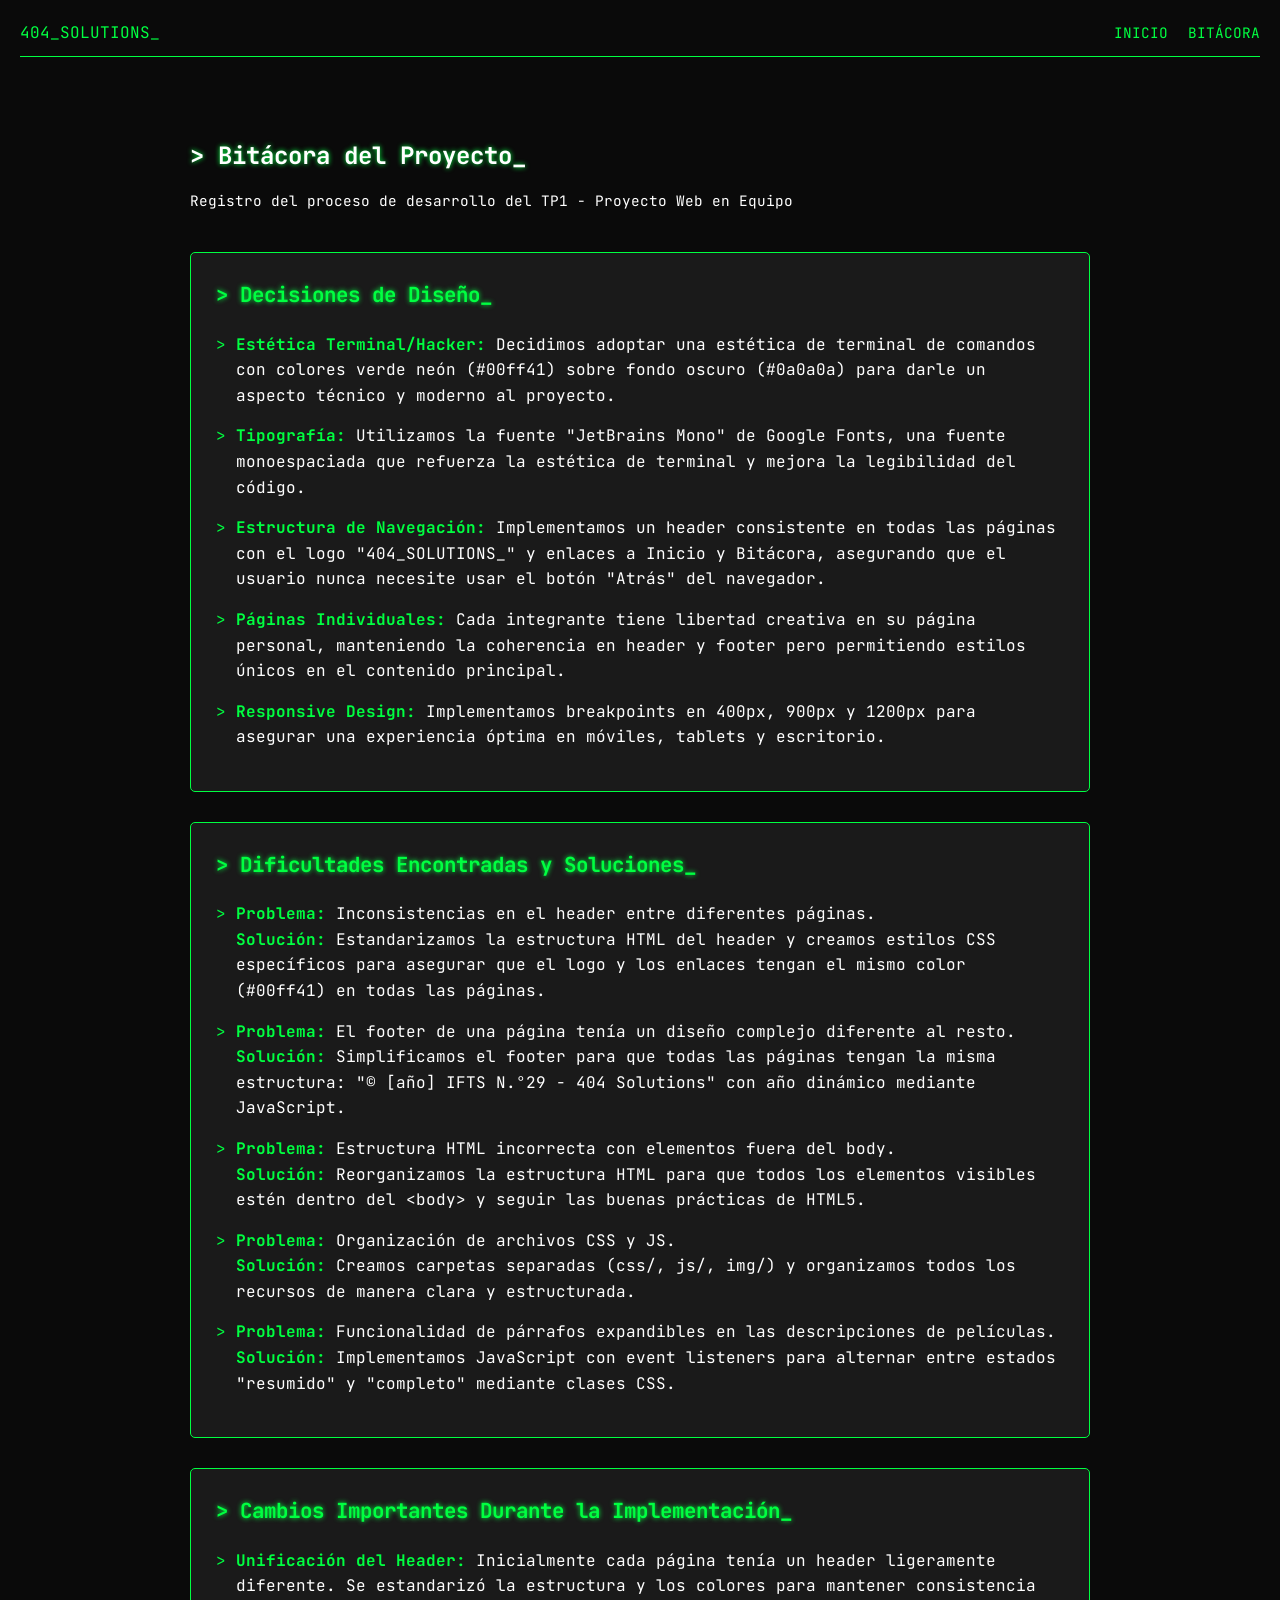
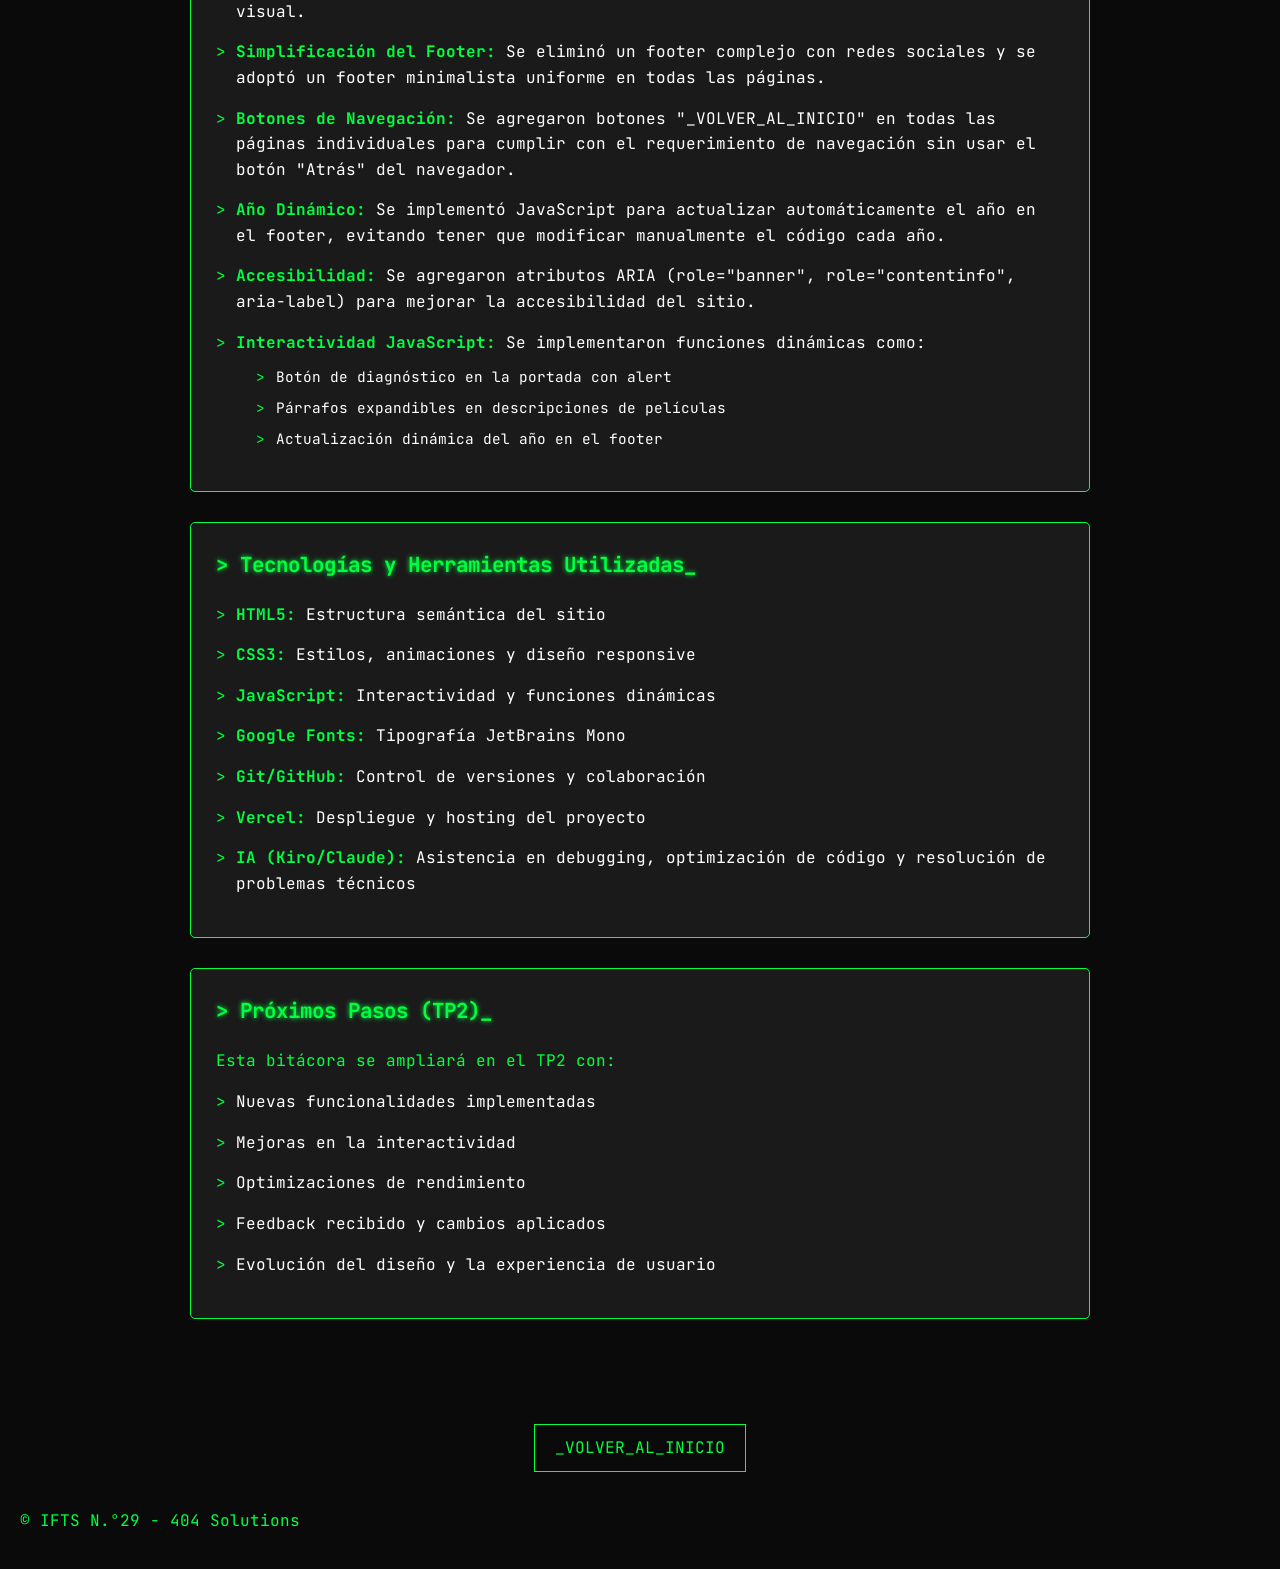
==== bitacora.html @ 2956a2a1 "Subo el proyecto" ====
<!DOCTYPE html>
<html lang="es">

<head>
    <meta charset="UTF-8">
    <meta name="viewport" content="width=device-width, initial-scale=1.0">
    <title>Bitácora - 404 Solutions</title>
    <link rel="stylesheet" href="css/styles.css">
    <link href="https://fonts.googleapis.com/css2?family=JetBrains+Mono:wght@400;700&display=swap" rel="stylesheet">
    <link rel="icon" href="img/logo404solution.ico" type="image/x-icon" />
</head>

<body class="terminal-theme">
    <header>
        <nav class="nav-container">
            <div class="logo">404_SOLUTIONS_</div>
            <ul class="nav-links">
                <li><a href="index.html">Inicio</a></li>
                <li><a href="bitacora.html" class="active">Bitácora</a></li>
            </ul>
        </nav>
    </header>

    <main>
        <section id="bitacora">
            <h1>&gt; Bitácora del Proyecto_</h1>
            <p>Registro del proceso de desarrollo del TP1 - Proyecto Web en Equipo</p>

            <article class="bitacora-entry">
                <h2>&gt; Decisiones de Diseño_</h2>
                <ul>
                    <li><strong>Estética Terminal/Hacker:</strong> Decidimos adoptar una estética de terminal de comandos con colores verde neón (#00ff41) sobre fondo oscuro (#0a0a0a) para darle un aspecto técnico y moderno al proyecto.</li>
                    
                    <li><strong>Tipografía:</strong> Utilizamos la fuente "JetBrains Mono" de Google Fonts, una fuente monoespaciada que refuerza la estética de terminal y mejora la legibilidad del código.</li>
                    
                    <li><strong>Estructura de Navegación:</strong> Implementamos un header consistente en todas las páginas con el logo "404_SOLUTIONS_" y enlaces a Inicio y Bitácora, asegurando que el usuario nunca necesite usar el botón "Atrás" del navegador.</li>
                    
                    <li><strong>Páginas Individuales:</strong> Cada integrante tiene libertad creativa en su página personal, manteniendo la coherencia en header y footer pero permitiendo estilos únicos en el contenido principal.</li>
                    
                    <li><strong>Responsive Design:</strong> Implementamos breakpoints en 400px, 900px y 1200px para asegurar una experiencia óptima en móviles, tablets y escritorio.</li>
                </ul>
            </article>

            <article class="bitacora-entry">
                <h2>&gt; Dificultades Encontradas y Soluciones_</h2>
                <ul>
                    <li><strong>Problema:</strong> Inconsistencias en el header entre diferentes páginas.
                        <br><strong>Solución:</strong> Estandarizamos la estructura HTML del header y creamos estilos CSS específicos para asegurar que el logo y los enlaces tengan el mismo color (#00ff41) en todas las páginas.</li>
                    
                    <li><strong>Problema:</strong> El footer de una página tenía un diseño complejo diferente al resto.
                        <br><strong>Solución:</strong> Simplificamos el footer para que todas las páginas tengan la misma estructura: "&copy; [año] IFTS N.°29 - 404 Solutions" con año dinámico mediante JavaScript.</li>
                    
                    <li><strong>Problema:</strong> Estructura HTML incorrecta con elementos fuera del body.
                        <br><strong>Solución:</strong> Reorganizamos la estructura HTML para que todos los elementos visibles estén dentro del &lt;body&gt; y seguir las buenas prácticas de HTML5.</li>
                    
                    <li><strong>Problema:</strong> Organización de archivos CSS y JS.
                        <br><strong>Solución:</strong> Creamos carpetas separadas (css/, js/, img/) y organizamos todos los recursos de manera clara y estructurada.</li>
                    
                    <li><strong>Problema:</strong> Funcionalidad de párrafos expandibles en las descripciones de películas.
                        <br><strong>Solución:</strong> Implementamos JavaScript con event listeners para alternar entre estados "resumido" y "completo" mediante clases CSS.</li>
                </ul>
            </article>

            <article class="bitacora-entry">
                <h2>&gt; Cambios Importantes Durante la Implementación_</h2>
                <ul>
                    <li><strong>Unificación del Header:</strong> Inicialmente cada página tenía un header ligeramente diferente. Se estandarizó la estructura y los colores para mantener consistencia visual.</li>
                    
                    <li><strong>Simplificación del Footer:</strong> Se eliminó un footer complejo con redes sociales y se adoptó un footer minimalista uniforme en todas las páginas.</li>
                    
                    <li><strong>Botones de Navegación:</strong> Se agregaron botones "_VOLVER_AL_INICIO" en todas las páginas individuales para cumplir con el requerimiento de navegación sin usar el botón "Atrás" del navegador.</li>
                    
                    <li><strong>Año Dinámico:</strong> Se implementó JavaScript para actualizar automáticamente el año en el footer, evitando tener que modificar manualmente el código cada año.</li>
                    
                    <li><strong>Accesibilidad:</strong> Se agregaron atributos ARIA (role="banner", role="contentinfo", aria-label) para mejorar la accesibilidad del sitio.</li>
                    
                    <li><strong>Interactividad JavaScript:</strong> Se implementaron funciones dinámicas como:
                        <ul>
                            <li>Botón de diagnóstico en la portada con alert</li>
                            <li>Párrafos expandibles en descripciones de películas</li>
                            <li>Actualización dinámica del año en el footer</li>
                        </ul>
                    </li>
                </ul>
            </article>

            <article class="bitacora-entry">
                <h2>&gt; Tecnologías y Herramientas Utilizadas_</h2>
                <ul>
                    <li><strong>HTML5:</strong> Estructura semántica del sitio</li>
                    <li><strong>CSS3:</strong> Estilos, animaciones y diseño responsive</li>
                    <li><strong>JavaScript:</strong> Interactividad y funciones dinámicas</li>
                    <li><strong>Google Fonts:</strong> Tipografía JetBrains Mono</li>
                    <li><strong>Git/GitHub:</strong> Control de versiones y colaboración</li>
                    <li><strong>Vercel:</strong> Despliegue y hosting del proyecto</li>
                    <li><strong>IA (Kiro/Claude):</strong> Asistencia en debugging, optimización de código y resolución de problemas técnicos</li>
                </ul>
            </article>

            <article class="bitacora-entry">
                <h2>&gt; Próximos Pasos (TP2)_</h2>
                <p>Esta bitácora se ampliará en el TP2 con:</p>
                <ul>
                    <li>Nuevas funcionalidades implementadas</li>
                    <li>Mejoras en la interactividad</li>
                    <li>Optimizaciones de rendimiento</li>
                    <li>Feedback recibido y cambios aplicados</li>
                    <li>Evolución del diseño y la experiencia de usuario</li>
                </ul>
            </article>
        </section>

        <div class="back-navigation">
            <a href="index.html" class="nav-button">_VOLVER_AL_INICIO</a>
        </div>
    </main>

    <footer role="contentinfo">
        <p>&copy; <span id="year"></span> IFTS N.°29 - 404 Solutions</p>
    </footer>

    <script src="js/main.js"></script>
</body>

</html>
---- css/styles.css ----
/* Importación de Google Fonts [cite: 60, 95] */
@import url('https://fonts.googleapis.com/css2?family=JetBrains+Mono:wght@400;700&display=swap');

:root {
    --bg-color: #0a0a0a;
    --terminal-green: #00ff41;
    --dark-green: #003b00;
    --text-accent: #ffffff;
    --link-color: #008f11;
    --surface-color: #333
}

body {
    background-color: var(--bg-color);
    color: var(--terminal-green);
    font-family: 'JetBrains Mono', monospace;
    line-height: 1.6;
    margin: 0;
    padding: 20px;
}

/* Navegación  */
.nav-container {
    display: flex;
    justify-content: space-between;
    align-items: center;
    border-bottom: 1px solid var(--terminal-green);
    padding-bottom: 10px;
    margin-bottom: 40px;
}

.nav-links {
    list-style: none;
    display: flex;
    gap: 20px;
    margin: 0;
}

.nav-links a {
    color: var(--terminal-green);
    text-decoration: none;
    text-transform: uppercase;
    font-size: 0.9rem;
}

.nav-links a:hover {
    background: var(--terminal-green);
    color: var(--bg-color);
}

/* Secciones */
h1, h2 {
    color: var(--text-accent);
    text-shadow: 0 0 5px var(--terminal-green);
}

/* Hero Section Mejorado */
#hero {
    padding: 60px 20px;
    text-align: center;
    position: relative;
    overflow: hidden;
}

#hero::before {
    content: '';
    position: absolute;
    top: 0;
    left: 0;
    right: 0;
    bottom: 0;
    background: repeating-linear-gradient(
        0deg,
        transparent,
        transparent 2px,
        rgba(0, 255, 65, 0.03) 2px,
        rgba(0, 255, 65, 0.03) 4px
    );
    pointer-events: none;
    animation: scanlines 8s linear infinite;
}

@keyframes scanlines {
    0% { transform: translateY(0); }
    100% { transform: translateY(20px); }
}

.hero-content {
    position: relative;
    z-index: 1;
    max-width: 800px;
    margin: 0 auto;
}

.terminal-prompt {
    font-size: 0.9rem;
    margin-bottom: 20px;
    opacity: 0;
    animation: fadeIn 0.5s ease forwards;
}

.prompt-symbol {
    color: var(--terminal-green);
    margin-right: 5px;
}

.prompt-text {
    color: var(--text-accent);
}

@keyframes fadeIn {
    to { opacity: 1; }
}

.glitch-text {
    font-size: clamp(2rem, 5vw, 3.5rem);
    margin: 20px 0;
    position: relative;
    animation: glitch 3s infinite;
}

@keyframes glitch {
    0%, 90%, 100% { transform: translate(0); }
    92% { transform: translate(-2px, 2px); }
    94% { transform: translate(2px, -2px); }
    96% { transform: translate(-2px, -2px); }
}

.hero-description {
    font-size: 1.1rem;
    color: var(--text-accent);
    margin: 30px 0;
    line-height: 1.8;
}

.hero-stats {
    display: flex;
    justify-content: center;
    gap: 40px;
    margin: 40px 0;
    flex-wrap: wrap;
}

.stat-item {
    display: flex;
    flex-direction: column;
    align-items: center;
    padding: 20px;
    border: 1px solid var(--terminal-green);
    background: rgba(0, 255, 65, 0.05);
    min-width: 120px;
    transition: all 0.3s ease;
}

.stat-item:hover {
    background: rgba(0, 255, 65, 0.1);
    box-shadow: 0 0 20px rgba(0, 255, 65, 0.3);
    transform: translateY(-5px);
}

.stat-number {
    font-size: 2rem;
    font-weight: bold;
    color: var(--terminal-green);
    text-shadow: 0 0 10px var(--terminal-green);
}

.stat-label {
    font-size: 0.8rem;
    color: var(--text-accent);
    margin-top: 5px;
}

.pulse-button {
    animation: pulse 2s infinite;
    position: relative;
    overflow: hidden;
}

@keyframes pulse {
    0%, 100% { box-shadow: 0 0 0 0 rgba(0, 255, 65, 0.7); }
    50% { box-shadow: 0 0 0 10px rgba(0, 255, 65, 0); }
}

.button-icon {
    margin-right: 8px;
}

.hero-decoration {
    margin-top: 40px;
    padding: 20px;
    border: 1px solid var(--terminal-green);
    background: rgba(0, 0, 0, 0.5);
    text-align: left;
    max-width: 600px;
    margin-left: auto;
    margin-right: auto;
}

.code-lines {
    display: flex;
    flex-direction: column;
    gap: 8px;
}

.code-line {
    font-size: 0.85rem;
    color: var(--terminal-green);
    opacity: 0;
    animation: typeIn 0.5s ease forwards;
}

.code-line:nth-child(1) { animation-delay: 0.5s; }
.code-line:nth-child(2) { animation-delay: 1s; }
.code-line:nth-child(3) { animation-delay: 1.5s; }

@keyframes typeIn {
    to { opacity: 1; }
}

.status-ok {
    color: #00ff00;
    font-weight: bold;
    text-shadow: 0 0 5px #00ff00;
}

/* Team Section Mejorado */
#team-list {
    padding: 60px 20px;
}

.section-header {
    text-align: center;
    margin-bottom: 50px;
}

.section-header h2 {
    margin-bottom: 10px;
}

.section-subtitle {
    color: var(--text-accent);
    font-size: 0.9rem;
    opacity: 0.7;
}

/* Grid de Integrantes Mejorado */
.grid-container {
    display: grid;
    gap: 25px;
    margin-top: 20px;
    grid-template-columns: repeat(auto-fit, minmax(250px, 1fr));
    max-width: 1400px;
    margin-left: auto;
    margin-right: auto;
    justify-items: center;
}

/* Para 5 elementos: 3 arriba, 2 abajo centrados */
.grid-container {
    display: flex;
    flex-wrap: wrap;
    gap: 25px;
    margin-top: 20px;
    justify-content: center;
    max-width: 1400px;
    margin-left: auto;
    margin-right: auto;
}

.team-card {
    border: 2px solid var(--terminal-green);
    padding: 25px;
    text-decoration: none;
    color: var(--terminal-green);
    background: rgba(0, 0, 0, 0.5);
    transition: all 0.3s ease;
    position: relative;
    overflow: hidden;
    display: flex;
    flex-direction: column;
    width: 280px;
    flex-shrink: 0;
}

.team-card::before {
    content: '';
    position: absolute;
    top: 0;
    left: -100%;
    width: 100%;
    height: 100%;
    background: linear-gradient(90deg, transparent, rgba(0, 255, 65, 0.1), transparent);
    transition: left 0.5s ease;
}

.team-card:hover::before {
    left: 100%;
}

.team-card:hover {
    background-color: rgba(0, 59, 0, 0.3);
    box-shadow: 0 0 30px rgba(0, 255, 65, 0.4);
    transform: translateY(-10px);
    border-color: var(--text-accent);
}

.team-card.card-disabled {
    opacity: 0.5;
    cursor: not-allowed;
}

.team-card.card-disabled:hover {
    transform: none;
    box-shadow: none;
    background-color: rgba(0, 0, 0, 0.5);
}

.card-header {
    display: flex;
    justify-content: space-between;
    align-items: center;
    margin-bottom: 15px;
}

.card-avatar {
    width: 60px;
    height: 60px;
    border-radius: 50%;
    overflow: hidden;
    border: 2px solid var(--terminal-green);
    display: flex;
    align-items: center;
    justify-content: center;
    background: rgba(0, 0, 0, 0.8);
    box-shadow: 0 0 10px rgba(0, 255, 65, 0.3);
}

.avatar-img {
    width: 100%;
    height: 100%;
    object-fit: cover;
    filter: grayscale(100%) contrast(1.2);
    transition: filter 0.3s ease;
}

.team-card:hover .avatar-img {
    filter: grayscale(0%) contrast(1);
}

.avatar-placeholder {
    font-size: 2rem;
    color: var(--terminal-green);
    font-weight: bold;
}

.card-icon {
    font-size: 2rem;
}

.card-status {
    font-size: 0.7rem;
    color: var(--terminal-green);
    font-weight: bold;
    animation: blink 2s infinite;
}

.card-status.offline {
    color: #666;
    animation: none;
}

@keyframes blink {
    0%, 50%, 100% { opacity: 1; }
    25%, 75% { opacity: 0.5; }
}

.card-name {
    font-size: 1.5rem;
    color: var(--text-accent);
    margin: 10px 0;
    text-shadow: 0 0 5px var(--terminal-green);
}

.card-role {
    font-size: 0.9rem;
    color: var(--terminal-green);
    margin-bottom: 20px;
}

.card-footer {
    margin-top: auto;
    text-align: right;
}

.card-arrow {
    font-size: 1.5rem;
    color: var(--terminal-green);
    transition: transform 0.3s ease;
    display: inline-block;
}

.team-card:hover .card-arrow {
    transform: translateX(10px);
}

.card-link {
    border: 1px solid var(--terminal-green);
    padding: 15px;
    text-decoration: none;
    color: var(--terminal-green);
    text-align: center;
    transition: all 0.3s ease;
}

.card-link:hover {
    background-color: var(--dark-green);
    box-shadow: 0 0 10px var(--terminal-green);
}

/* Botón de Interacción */
.nav-button {
    background-color: transparent;
    border: 1px solid var(--terminal-green);
    color: var(--terminal-green);
    padding: 10px 20px;
    font-family: inherit;
    cursor: pointer;
    margin-top: 15px;
}

.nav-button:hover {
    background-color: var(--terminal-green);
    color: var(--bg-color);
}

/* Perfil y Tarjeta */
.profile-main {
    display: flex;
    flex-direction: column;
    align-items: center;
    padding: 20px;
}

.profile-card {
    background: #1a1a1a;
    border: 1px solid var(--terminal-green);
    width: 100%;
    max-width: 800px;
    border-radius: 5px;
    overflow: hidden;
    margin-bottom: 30px;
}

.terminal-header {
    background: #333;
    padding: 8px 15px;
    display: flex;
    align-items: center;
    gap: 8px;
}

.dot { height: 12px; width: 12px; border-radius: 50%; display: inline-block; }
.red { background: #ff5f56; }
.yellow { background: #ffbd2e; }
.green { background: #27c93f; }
.title { color: #ccc; font-size: 0.8rem; margin-left: 10px; }

.profile-content {
    display: flex;
    flex-wrap: wrap;
    padding: 30px;
    gap: 30px;
}

.profile-image img {
    width: 200px;
    height: 200px;
    border: 2px solid var(--terminal-green);
    filter: grayscale(1) contrast(1.2);
    object-fit: cover;
}

.profile-info h1 { margin-top: 0; font-size: 1.5rem; }
.role { color: var(--text-accent); font-weight: bold; }

.skills {
    list-style: none;
    padding: 0;
    display: flex;
    flex-wrap: wrap;
    gap: 10px;
}

.skills li::before { content: "> "; }

.back-navigation { 
  margin-top: 20px; 
  text-align: center;
  padding: 20px;
}

.back-navigation .nav-button {
  display: inline-block;
  background-color: transparent;
  border: 1px solid var(--terminal-green);
  color: var(--terminal-green);
  padding: 10px 20px;
  font-family: inherit;
  cursor: pointer;
  text-decoration: none;
  transition: background-color 0.3s ease, color 0.3s ease;
}

.back-navigation .nav-button:hover {
  background-color: var(--terminal-green);
  color: var(--bg-color);
}

/* Ajuste Responsivo para la Tarjeta */
@media (max-width: 600px) {
    .profile-content { flex-direction: column; align-items: center; text-align: center; }
    .skills { justify-content: center; }
}

/* Estilos para Bitácora */
#bitacora {
    max-width: 900px;
    margin: 0 auto;
    padding: 20px;
}

#bitacora h1 {
    margin-bottom: 10px;
}

#bitacora > p {
    color: var(--text-accent);
    margin-bottom: 40px;
    font-size: 0.9rem;
}

.bitacora-entry {
    background: #1a1a1a;
    border: 1px solid var(--terminal-green);
    border-radius: 5px;
    padding: 25px;
    margin-bottom: 30px;
}

.bitacora-entry h2 {
    color: var(--terminal-green);
    margin-top: 0;
    margin-bottom: 20px;
    font-size: 1.3rem;
}

.bitacora-entry ul {
    list-style: none;
    padding-left: 0;
}

.bitacora-entry ul li {
    color: var(--text-accent);
    margin-bottom: 15px;
    padding-left: 20px;
    position: relative;
}

.bitacora-entry ul li::before {
    content: "> ";
    color: var(--terminal-green);
    position: absolute;
    left: 0;
}

.bitacora-entry ul ul {
    margin-top: 10px;
    padding-left: 20px;
}

.bitacora-entry ul ul li {
    font-size: 0.9rem;
    margin-bottom: 8px;
}

.bitacora-entry strong {
    color: var(--terminal-green);
}


/* BREAKPOINTS OBLIGATORIOS  */

/* Móvil Pequeño (400px) */
@media (min-width: 400px) {
    .grid-container {
        justify-content: center;
    }
    
    .team-card {
        width: 100%;
        max-width: 350px;
    }
}

/* Tablets (900px)  */
@media (min-width: 900px) {
    .grid-container {
        justify-content: center;
    }
    
    .team-card {
        width: 280px;
    }
}

/* Escritorio (1200px) */
@media (min-width: 1200px) {
    body {
        max-width: 1400px;
        margin: 0 auto;
    }
    
    .grid-container {
        justify-content: center;
    }
}
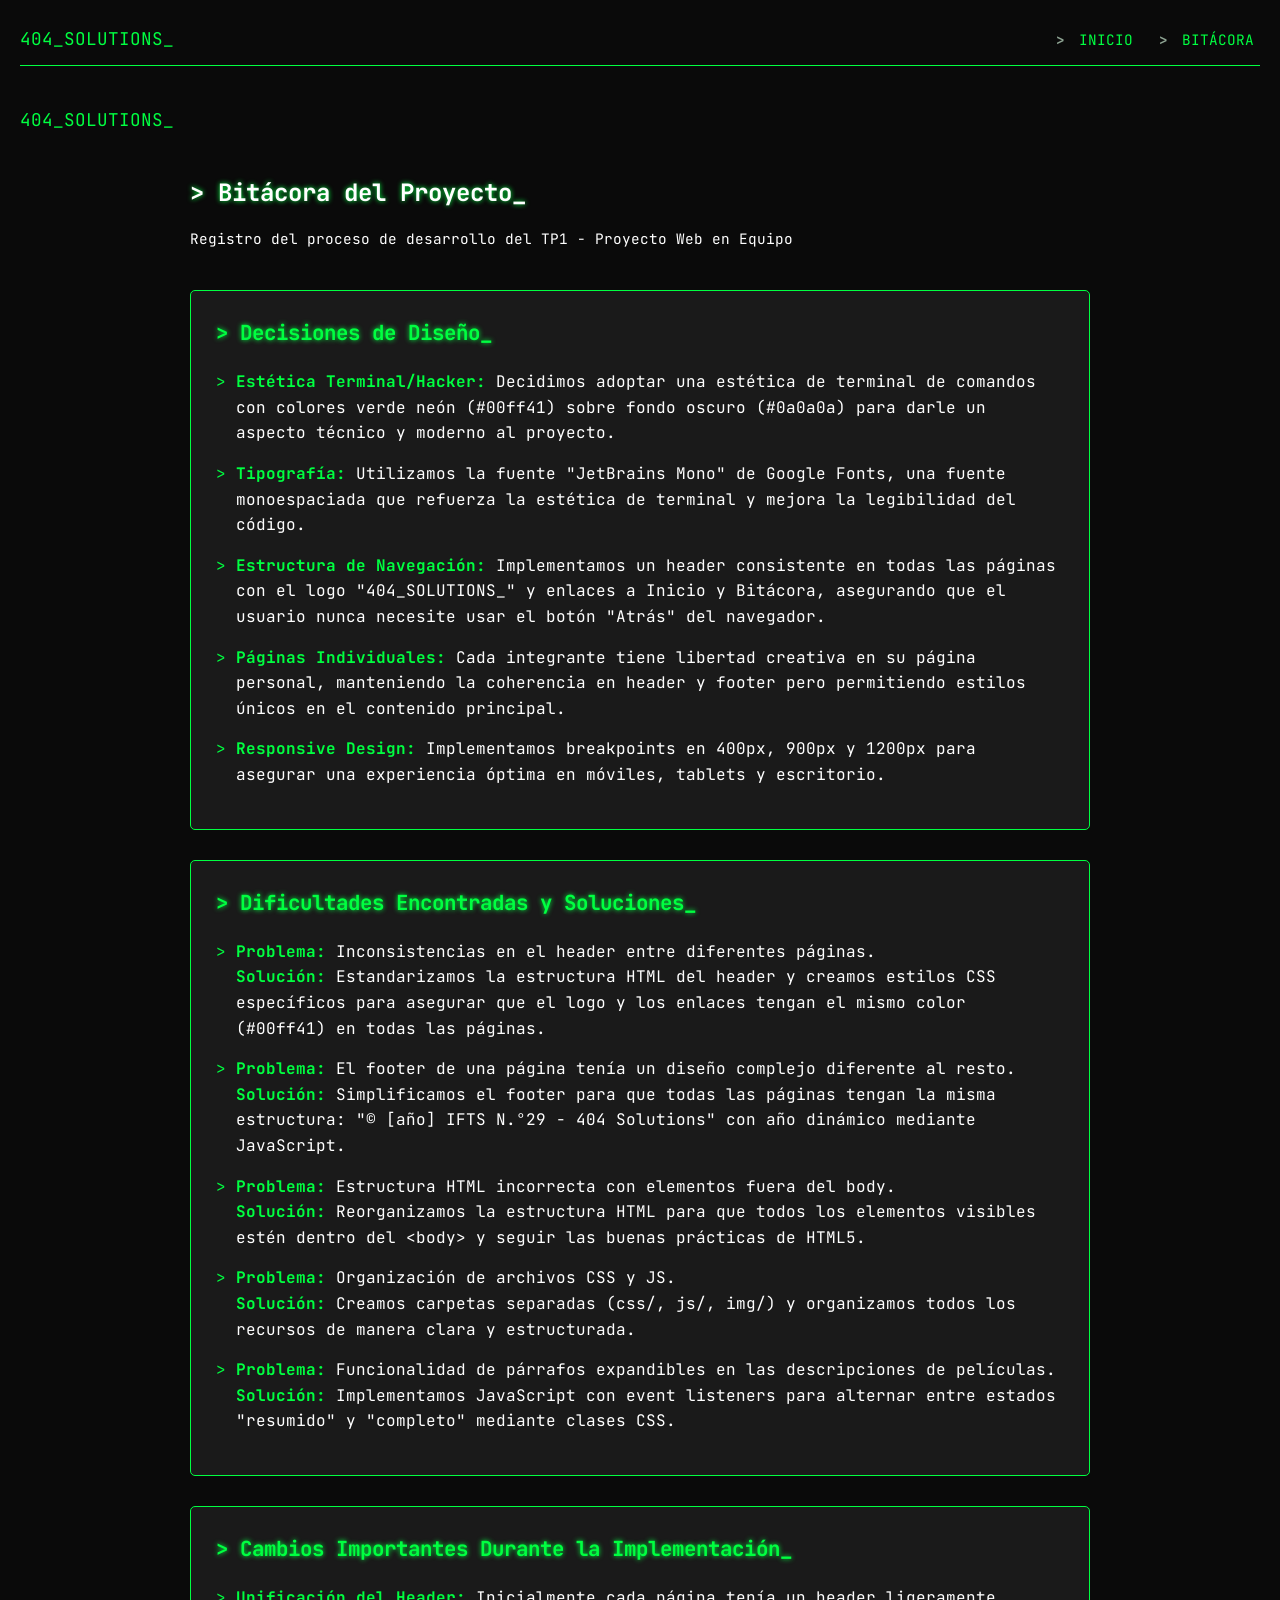
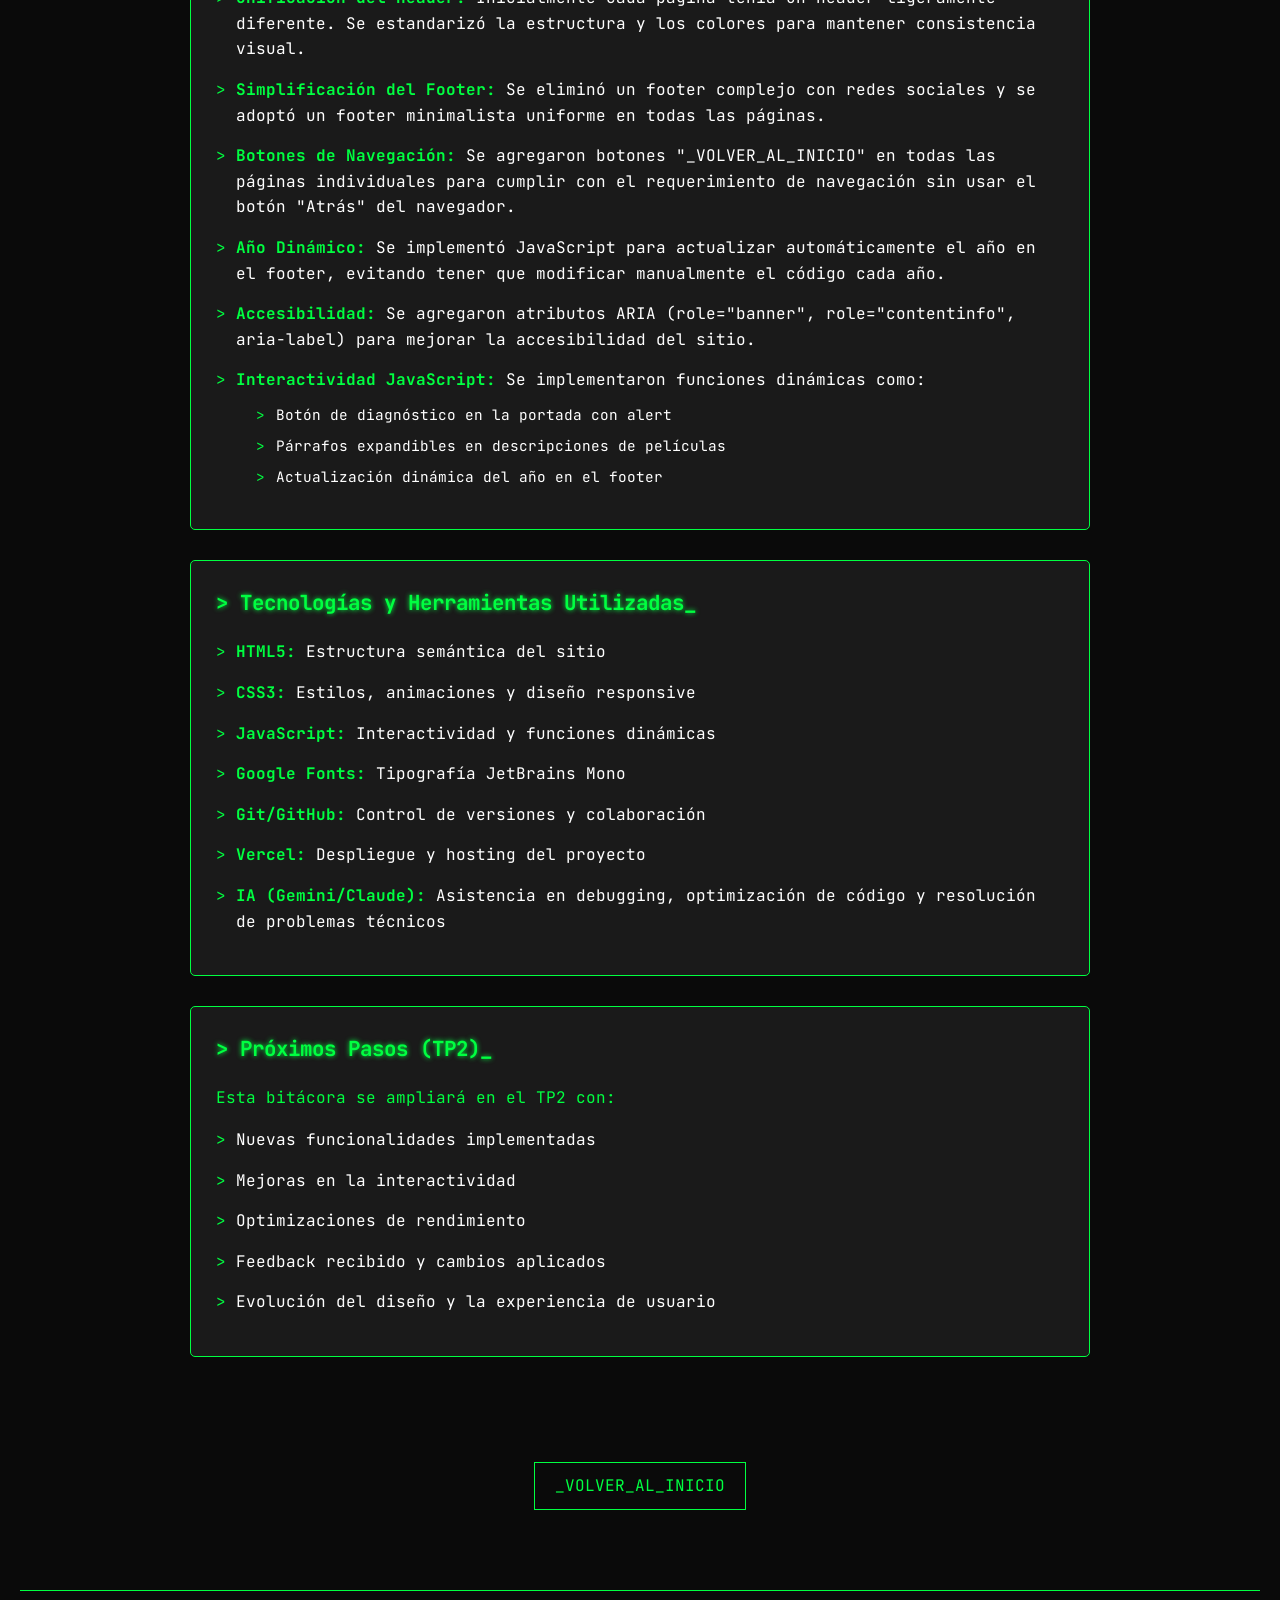
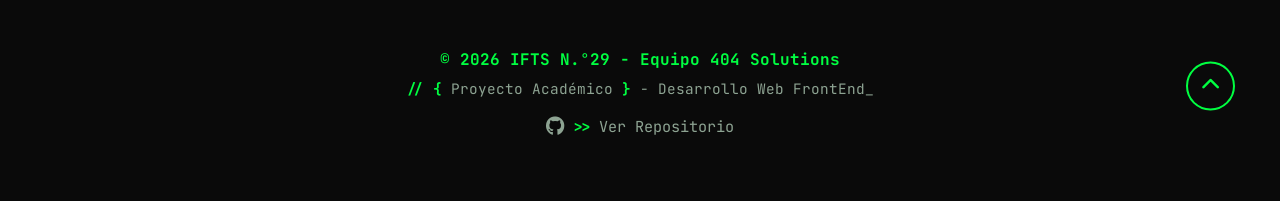
==== commit 6292b3ca: "Mejoras en el proyecto" ====
--- a/bitacora.html
+++ b/bitacora.html
@@ -1,125 +1,255 @@
-<!DOCTYPE html>
+<!doctype html>
 <html lang="es">
 
 <head>
-    <meta charset="UTF-8">
-    <meta name="viewport" content="width=device-width, initial-scale=1.0">
-    <title>Bitácora - 404 Solutions</title>
-    <link rel="stylesheet" href="css/styles.css">
-    <link href="https://fonts.googleapis.com/css2?family=JetBrains+Mono:wght@400;700&display=swap" rel="stylesheet">
-    <link rel="icon" href="img/logo404solution.ico" type="image/x-icon" />
+  <meta charset="UTF-8" />
+  <meta name="viewport" content="width=device-width, initial-scale=1.0" />
+  <title>Bitácora - 404 Solutions</title>
+  <link rel="stylesheet" href="css/styles.css" />
+  <link href="https://fonts.googleapis.com/css2?family=JetBrains+Mono:wght@400;700&display=swap" rel="stylesheet" />
+  <link rel="stylesheet" href="https://cdnjs.cloudflare.com/ajax/libs/font-awesome/6.5.1/css/all.min.css" />
+  <link rel="icon" href="img/logo404solution.ico" type="image/x-icon" />
 </head>
 
 <body class="terminal-theme">
-    <header>
-        <nav class="nav-container">
-            <div class="logo">404_SOLUTIONS_</div>
-            <ul class="nav-links">
-                <li><a href="index.html">Inicio</a></li>
-                <li><a href="bitacora.html" class="active">Bitácora</a></li>
+  <header>
+    <nav class="nav-container">
+      <a href="index.html" class="logo">404_SOLUTIONS_</a>
+      <ul class="nav-links">
+        <li><a href="index.html">Inicio</a></li>
+        <li><a href="bitacora.html" class="active">Bitácora</a></li>
+      </ul>
+    </nav>
+  </header>
+
+  <!-- <<< ----------- * ----------- Header Celular ----------- * ----------- >>> -->
+
+  <!-- <<< ----------- Menu Hamburguesa ----------- >>> -->
+
+  <header class="dos-columnas">
+    <a href="index.html" class="logo">404_SOLUTIONS_</a>
+    <div class="menu-hamburguesa">
+      <!-- <<< ----------- Boton Menu Hamburguesa ----------- >>> -->
+      <button id="abrir" class="abrir-menu"><img class="img-abrir" src="/img/iconos-mario/menu.png" alt="menu"></button>
+      <nav class="nav" id="nav">
+        <button id="cerrar" class="cerrar-menu"><img class="img-cerrar" src="/img/iconos-mario/cerrar.png"
+            alt="cerrar"></button>
+        <ul class="nav-links">
+          <li><a href="index.html" class="active">Inicio</a></li>
+        </ul>
+        <ul class="nav-links">
+          <li><a href="bitacora.html">Bitácora</a></li>
+        </ul>
+      </nav>
+    </div>
+  </header>
+
+  <main>
+    <section id="bitacora">
+      <h1>&gt; Bitácora del Proyecto_</h1>
+      <p>
+        Registro del proceso de desarrollo del TP1 - Proyecto Web en Equipo
+      </p>
+
+      <article class="bitacora-entry">
+        <h2>&gt; Decisiones de Diseño_</h2>
+        <ul>
+          <li>
+            <strong>Estética Terminal/Hacker:</strong> Decidimos adoptar una
+            estética de terminal de comandos con colores verde neón (#00ff41)
+            sobre fondo oscuro (#0a0a0a) para darle un aspecto técnico y
+            moderno al proyecto.
+          </li>
+
+          <li>
+            <strong>Tipografía:</strong> Utilizamos la fuente "JetBrains Mono"
+            de Google Fonts, una fuente monoespaciada que refuerza la estética
+            de terminal y mejora la legibilidad del código.
+          </li>
+
+          <li>
+            <strong>Estructura de Navegación:</strong> Implementamos un header
+            consistente en todas las páginas con el logo "404_SOLUTIONS_" y
+            enlaces a Inicio y Bitácora, asegurando que el usuario nunca
+            necesite usar el botón "Atrás" del navegador.
+          </li>
+
+          <li>
+            <strong>Páginas Individuales:</strong> Cada integrante tiene
+            libertad creativa en su página personal, manteniendo la coherencia
+            en header y footer pero permitiendo estilos únicos en el contenido
+            principal.
+          </li>
+
+          <li>
+            <strong>Responsive Design:</strong> Implementamos breakpoints en
+            400px, 900px y 1200px para asegurar una experiencia óptima en
+            móviles, tablets y escritorio.
+          </li>
+        </ul>
+      </article>
+
+      <article class="bitacora-entry">
+        <h2>&gt; Dificultades Encontradas y Soluciones_</h2>
+        <ul>
+          <li>
+            <strong>Problema:</strong> Inconsistencias en el header entre
+            diferentes páginas. <br /><strong>Solución:</strong>
+            Estandarizamos la estructura HTML del header y creamos estilos CSS
+            específicos para asegurar que el logo y los enlaces tengan el
+            mismo color (#00ff41) en todas las páginas.
+          </li>
+
+          <li>
+            <strong>Problema:</strong> El footer de una página tenía un diseño
+            complejo diferente al resto. <br /><strong>Solución:</strong>
+            Simplificamos el footer para que todas las páginas tengan la misma
+            estructura: "&copy; [año] IFTS N.°29 - 404 Solutions" con año
+            dinámico mediante JavaScript.
+          </li>
+
+          <li>
+            <strong>Problema:</strong> Estructura HTML incorrecta con
+            elementos fuera del body. <br /><strong>Solución:</strong>
+            Reorganizamos la estructura HTML para que todos los elementos
+            visibles estén dentro del &lt;body&gt; y seguir las buenas
+            prácticas de HTML5.
+          </li>
+
+          <li>
+            <strong>Problema:</strong> Organización de archivos CSS y JS.
+            <br /><strong>Solución:</strong> Creamos carpetas separadas (css/,
+            js/, img/) y organizamos todos los recursos de manera clara y
+            estructurada.
+          </li>
+
+          <li>
+            <strong>Problema:</strong> Funcionalidad de párrafos expandibles
+            en las descripciones de películas. <br /><strong>Solución:</strong>
+            Implementamos JavaScript con event listeners para alternar entre
+            estados "resumido" y "completo" mediante clases CSS.
+          </li>
+        </ul>
+      </article>
+
+      <article class="bitacora-entry">
+        <h2>&gt; Cambios Importantes Durante la Implementación_</h2>
+        <ul>
+          <li>
+            <strong>Unificación del Header:</strong> Inicialmente cada página
+            tenía un header ligeramente diferente. Se estandarizó la
+            estructura y los colores para mantener consistencia visual.
+          </li>
+
+          <li>
+            <strong>Simplificación del Footer:</strong> Se eliminó un footer
+            complejo con redes sociales y se adoptó un footer minimalista
+            uniforme en todas las páginas.
+          </li>
+
+          <li>
+            <strong>Botones de Navegación:</strong> Se agregaron botones
+            "_VOLVER_AL_INICIO" en todas las páginas individuales para cumplir
+            con el requerimiento de navegación sin usar el botón "Atrás" del
+            navegador.
+          </li>
+
+          <li>
+            <strong>Año Dinámico:</strong> Se implementó JavaScript para
+            actualizar automáticamente el año en el footer, evitando tener que
+            modificar manualmente el código cada año.
+          </li>
+
+          <li>
+            <strong>Accesibilidad:</strong> Se agregaron atributos ARIA
+            (role="banner", role="contentinfo", aria-label) para mejorar la
+            accesibilidad del sitio.
+          </li>
+
+          <li>
+            <strong>Interactividad JavaScript:</strong> Se implementaron
+            funciones dinámicas como:
+            <ul>
+              <li>Botón de diagnóstico en la portada con alert</li>
+              <li>Párrafos expandibles en descripciones de películas</li>
+              <li>Actualización dinámica del año en el footer</li>
             </ul>
-        </nav>
-    </header>
-
-    <main>
-        <section id="bitacora">
-            <h1>&gt; Bitácora del Proyecto_</h1>
-            <p>Registro del proceso de desarrollo del TP1 - Proyecto Web en Equipo</p>
-
-            <article class="bitacora-entry">
-                <h2>&gt; Decisiones de Diseño_</h2>
-                <ul>
-                    <li><strong>Estética Terminal/Hacker:</strong> Decidimos adoptar una estética de terminal de comandos con colores verde neón (#00ff41) sobre fondo oscuro (#0a0a0a) para darle un aspecto técnico y moderno al proyecto.</li>
-                    
-                    <li><strong>Tipografía:</strong> Utilizamos la fuente "JetBrains Mono" de Google Fonts, una fuente monoespaciada que refuerza la estética de terminal y mejora la legibilidad del código.</li>
-                    
-                    <li><strong>Estructura de Navegación:</strong> Implementamos un header consistente en todas las páginas con el logo "404_SOLUTIONS_" y enlaces a Inicio y Bitácora, asegurando que el usuario nunca necesite usar el botón "Atrás" del navegador.</li>
-                    
-                    <li><strong>Páginas Individuales:</strong> Cada integrante tiene libertad creativa en su página personal, manteniendo la coherencia en header y footer pero permitiendo estilos únicos en el contenido principal.</li>
-                    
-                    <li><strong>Responsive Design:</strong> Implementamos breakpoints en 400px, 900px y 1200px para asegurar una experiencia óptima en móviles, tablets y escritorio.</li>
-                </ul>
-            </article>
-
-            <article class="bitacora-entry">
-                <h2>&gt; Dificultades Encontradas y Soluciones_</h2>
-                <ul>
-                    <li><strong>Problema:</strong> Inconsistencias en el header entre diferentes páginas.
-                        <br><strong>Solución:</strong> Estandarizamos la estructura HTML del header y creamos estilos CSS específicos para asegurar que el logo y los enlaces tengan el mismo color (#00ff41) en todas las páginas.</li>
-                    
-                    <li><strong>Problema:</strong> El footer de una página tenía un diseño complejo diferente al resto.
-                        <br><strong>Solución:</strong> Simplificamos el footer para que todas las páginas tengan la misma estructura: "&copy; [año] IFTS N.°29 - 404 Solutions" con año dinámico mediante JavaScript.</li>
-                    
-                    <li><strong>Problema:</strong> Estructura HTML incorrecta con elementos fuera del body.
-                        <br><strong>Solución:</strong> Reorganizamos la estructura HTML para que todos los elementos visibles estén dentro del &lt;body&gt; y seguir las buenas prácticas de HTML5.</li>
-                    
-                    <li><strong>Problema:</strong> Organización de archivos CSS y JS.
-                        <br><strong>Solución:</strong> Creamos carpetas separadas (css/, js/, img/) y organizamos todos los recursos de manera clara y estructurada.</li>
-                    
-                    <li><strong>Problema:</strong> Funcionalidad de párrafos expandibles en las descripciones de películas.
-                        <br><strong>Solución:</strong> Implementamos JavaScript con event listeners para alternar entre estados "resumido" y "completo" mediante clases CSS.</li>
-                </ul>
-            </article>
-
-            <article class="bitacora-entry">
-                <h2>&gt; Cambios Importantes Durante la Implementación_</h2>
-                <ul>
-                    <li><strong>Unificación del Header:</strong> Inicialmente cada página tenía un header ligeramente diferente. Se estandarizó la estructura y los colores para mantener consistencia visual.</li>
-                    
-                    <li><strong>Simplificación del Footer:</strong> Se eliminó un footer complejo con redes sociales y se adoptó un footer minimalista uniforme en todas las páginas.</li>
-                    
-                    <li><strong>Botones de Navegación:</strong> Se agregaron botones "_VOLVER_AL_INICIO" en todas las páginas individuales para cumplir con el requerimiento de navegación sin usar el botón "Atrás" del navegador.</li>
-                    
-                    <li><strong>Año Dinámico:</strong> Se implementó JavaScript para actualizar automáticamente el año en el footer, evitando tener que modificar manualmente el código cada año.</li>
-                    
-                    <li><strong>Accesibilidad:</strong> Se agregaron atributos ARIA (role="banner", role="contentinfo", aria-label) para mejorar la accesibilidad del sitio.</li>
-                    
-                    <li><strong>Interactividad JavaScript:</strong> Se implementaron funciones dinámicas como:
-                        <ul>
-                            <li>Botón de diagnóstico en la portada con alert</li>
-                            <li>Párrafos expandibles en descripciones de películas</li>
-                            <li>Actualización dinámica del año en el footer</li>
-                        </ul>
-                    </li>
-                </ul>
-            </article>
-
-            <article class="bitacora-entry">
-                <h2>&gt; Tecnologías y Herramientas Utilizadas_</h2>
-                <ul>
-                    <li><strong>HTML5:</strong> Estructura semántica del sitio</li>
-                    <li><strong>CSS3:</strong> Estilos, animaciones y diseño responsive</li>
-                    <li><strong>JavaScript:</strong> Interactividad y funciones dinámicas</li>
-                    <li><strong>Google Fonts:</strong> Tipografía JetBrains Mono</li>
-                    <li><strong>Git/GitHub:</strong> Control de versiones y colaboración</li>
-                    <li><strong>Vercel:</strong> Despliegue y hosting del proyecto</li>
-                    <li><strong>IA (Kiro/Claude):</strong> Asistencia en debugging, optimización de código y resolución de problemas técnicos</li>
-                </ul>
-            </article>
-
-            <article class="bitacora-entry">
-                <h2>&gt; Próximos Pasos (TP2)_</h2>
-                <p>Esta bitácora se ampliará en el TP2 con:</p>
-                <ul>
-                    <li>Nuevas funcionalidades implementadas</li>
-                    <li>Mejoras en la interactividad</li>
-                    <li>Optimizaciones de rendimiento</li>
-                    <li>Feedback recibido y cambios aplicados</li>
-                    <li>Evolución del diseño y la experiencia de usuario</li>
-                </ul>
-            </article>
-        </section>
-
-        <div class="back-navigation">
-            <a href="index.html" class="nav-button">_VOLVER_AL_INICIO</a>
-        </div>
-    </main>
-
-    <footer role="contentinfo">
-        <p>&copy; <span id="year"></span> IFTS N.°29 - 404 Solutions</p>
-    </footer>
-
-    <script src="js/main.js"></script>
+          </li>
+        </ul>
+      </article>
+
+      <article class="bitacora-entry">
+        <h2>&gt; Tecnologías y Herramientas Utilizadas_</h2>
+        <ul>
+          <li><strong>HTML5:</strong> Estructura semántica del sitio</li>
+          <li>
+            <strong>CSS3:</strong> Estilos, animaciones y diseño responsive
+          </li>
+          <li>
+            <strong>JavaScript:</strong> Interactividad y funciones dinámicas
+          </li>
+          <li><strong>Google Fonts:</strong> Tipografía JetBrains Mono</li>
+          <li>
+            <strong>Git/GitHub:</strong> Control de versiones y colaboración
+          </li>
+          <li><strong>Vercel:</strong> Despliegue y hosting del proyecto</li>
+          <li>
+            <strong>IA (Gemini/Claude):</strong> Asistencia en debugging,
+            optimización de código y resolución de problemas técnicos
+          </li>
+        </ul>
+      </article>
+
+      <article class="bitacora-entry">
+        <h2>&gt; Próximos Pasos (TP2)_</h2>
+        <p>Esta bitácora se ampliará en el TP2 con:</p>
+        <ul>
+          <li>Nuevas funcionalidades implementadas</li>
+          <li>Mejoras en la interactividad</li>
+          <li>Optimizaciones de rendimiento</li>
+          <li>Feedback recibido y cambios aplicados</li>
+          <li>Evolución del diseño y la experiencia de usuario</li>
+        </ul>
+      </article>
+    </section>
+
+    <div class="back-navigation">
+      <a href="index.html" class="nav-button">_VOLVER_AL_INICIO</a>
+    </div>
+  </main>
+
+  <footer class="main-footer">
+    <div class="footer-contenido">
+      <div class="footer-info">
+        <p class="footer-copy">
+          &copy; <span id="year"></span> IFTS N.°29 - Equipo 404 Solutions
+        </p>
+        <p class="licencia">
+          <span class="verde-fuerte">// {</span>
+          <span class="texto-opaco">Proyecto Académico</span>
+          <span class="verde-fuerte">}</span>
+          <span class="texto-opaco">- Desarrollo Web FrontEnd_</span>
+        </p>
+      </div>
+
+      <div class="footer-redes">
+        <a href="https://github.com/IFTS29/404_Solutions_TP1_FrontEnd" target="_blank" class="enlace-repo"
+          aria-label="Repositorio GitHub del Grupo">
+          <i class="fa-brands fa-github"></i>
+          <span class="verde-fuerte">&gt;&gt;</span>
+          <span class="texto-opaco">Ver Repositorio</span>
+        </a>
+      </div>
+    </div>
+
+    <div class="btn-subir-container">
+      <a href="#" aria-label="Volver arriba" class="btn-subir">
+        <i class="fa-solid fa-chevron-up"></i>
+      </a>
+    </div>
+  </footer>
+
+  <script src="js/main.js"></script>
 </body>
 
-</html>
+</html>
--- a/css/styles.css
+++ b/css/styles.css
@@ -1,501 +1,787 @@
 /* Importación de Google Fonts [cite: 60, 95] */
-@import url('https://fonts.googleapis.com/css2?family=JetBrains+Mono:wght@400;700&display=swap');
+@import url("https://fonts.googleapis.com/css2?family=JetBrains+Mono:wght@400;700&display=swap");
 
 :root {
-    --bg-color: #0a0a0a;
-    --terminal-green: #00ff41;
-    --dark-green: #003b00;
-    --text-accent: #ffffff;
-    --link-color: #008f11;
-    --surface-color: #333
+  --bg-color: #0a0a0a;
+  --terminal-green: #00ff41;
+  --dark-green: #003b00;
+  --text-accent: #ffffff;
+  --link-color: #008f11;
+  --surface-color: #333;
+}
+
+html {
+  scroll-behavior: smooth;
 }
 
 body {
+  background-color: var(--bg-color);
+  color: var(--terminal-green);
+  font-family: "JetBrains Mono", monospace;
+  line-height: 1.6;
+  margin: 0;
+  padding: 20px;
+}
+
+/* Navegación  */
+header {
+  width: 100%;
+}
+
+.nav-container {
+  display: flex;
+  flex-direction: column;
+  align-items: center;
+  gap: 10px;
+  border-bottom: 1px solid var(--terminal-green);
+  padding: 12px 10px;
+  margin: 0 auto 40px auto;
+  width: 100%;
+  max-width: 1300px;
+}
+
+.nav-links {
+  list-style: none;
+  display: flex;
+  flex-wrap: wrap;
+  justify-content: center;
+  gap: 12px;
+  margin: 0;
+  padding: 0;
+}
+
+.nav-links li {
+  display: flex;
+  align-items: center;
+  gap: 3px;
+}
+
+.nav-links li::before {
+  content: ">";
+  color: #8da392;
+  font-weight: bold;
+  font-size: 0.85rem;
+}
+
+.nav-links li:hover::before {
+  color: var(--terminal-green);
+  animation: blink 2.5s step-end infinite;
+}
+
+.nav-links a {
+  color: var(--terminal-green);
+  text-decoration: none;
+  text-transform: uppercase;
+  font-size: 0.85rem; /* Letra chica */
+  padding: 2px 4px;
+  transition:
+    background-color 0.3s ease,
+    color 0.3s ease;
+}
+
+.nav-links li:hover a {
+  background: var(--terminal-green);
+  color: var(--bg-color);
+}
+
+.logo {
+  color: var(--terminal-green);
+  font-size: 0.85rem;
+  text-decoration: none;
+  transition: text-shadow 0.3s ease;
+}
+
+.logo:hover {
+  text-shadow: 0 0 8px var(--terminal-green);
+}
+
+/* Menu Hamburguesa */
+.dos-columnas {
+  display: grid;
+  grid-template-columns: 1fr 1fr;
+  align-items: center;
+}
+
+@media (min-width: 769px) {
+  .menu-hamburguesa {
+    display: none;
+  }
+}
+
+@media (max-width: 768px) {
+  .nav-container {
+    display: none;
+  }
+
+  .menu-hamburguesa {
+    z-index: 100;
+    display: flex;
+    flex-wrap: wrap;
+    width: 100%;
+    justify-content: right;
+    align-items: center;
+    text-align: center;
+    top: 0px;
+    right: 0px;
+    left: 0px;
+  }
+
+  .img-ico {
+    width: 30px;
+    height: 30px;
+    margin: 5px;
+    filter: brightness(0) invert(1);
+  }
+
+  .nav {
+    z-index: 100;
+    opacity: 0;
+    visibility: hidden;
+    display: flex;
+    flex-direction: column;
+    align-items: end;
+    gap: 0.5rem;
+    position: absolute;
+    top: 0px;
+    right: 0px;
     background-color: var(--bg-color);
-    color: var(--terminal-green);
-    font-family: 'JetBrains Mono', monospace;
-    line-height: 1.6;
-    margin: 0;
-    padding: 20px;
-}
-
-/* Navegación  */
-.nav-container {
+    padding: 15px;
+    box-shadow: 0 0 0 200vmax rgba(0, 0, 0, 0.7);
+  }
+
+  .nav.visible {
+    z-index: 100;
+    opacity: 1;
+    visibility: visible;
+  }
+
+  .two-columns {
+    display: grid;
+    grid-template-columns: 0.5fr 1fr;
+  }
+
+  .nav-list {
     display: flex;
-    justify-content: space-between;
-    align-items: center;
-    border-bottom: 1px solid var(--terminal-green);
-    padding-bottom: 10px;
-    margin-bottom: 40px;
-}
-
-.nav-links {
+    flex-direction: column;
+    width: 100%;
+
     list-style: none;
-    display: flex;
-    gap: 20px;
-    margin: 0;
-}
-
-.nav-links a {
-    color: var(--terminal-green);
+    text-align: right;
+    gap: 1rem;
+    right: 1px;
+    font-size: 20px;
+  }
+
+  .nav-list li a {
     text-decoration: none;
-    text-transform: uppercase;
-    font-size: 0.9rem;
-}
-
-.nav-links a:hover {
-    background: var(--terminal-green);
-    color: var(--bg-color);
+    color: white;
+    padding: 1rem;
+    padding: 0px;
+    border: solid 1px red;
+    border-radius: 5px;
+    padding: 10px;
+  }
+
+  .nav-list li a:hover {
+    background-color: rgba(204, 204, 204, 0.7);
+  }
+
+  .abrir-menu,
+  .cerrar-menu {
+    display: block;
+    border: 0px;
+    font-size: 1.25rem;
+    background-color: transparent;
+  }
+
+  .abrir-menu {
+    color: black;
+  }
+
+  .cerrar-menu {
+    color: white;
+  }
+
+  .img-abrir {
+    width: 35px;
+    height: 35px;
+  }
+
+  .img-cerrar {
+    width: 25px;
+    height: 25px;
+  }
 }
 
 /* Secciones */
-h1, h2 {
-    color: var(--text-accent);
-    text-shadow: 0 0 5px var(--terminal-green);
+h1,
+h2 {
+  color: var(--text-accent);
+  text-shadow: 0 0 5px var(--terminal-green);
 }
 
 /* Hero Section Mejorado */
 #hero {
-    padding: 60px 20px;
-    text-align: center;
-    position: relative;
-    overflow: hidden;
+  padding: 60px 20px;
+  text-align: center;
+  position: relative;
+  overflow: hidden;
 }
 
 #hero::before {
-    content: '';
-    position: absolute;
-    top: 0;
-    left: 0;
-    right: 0;
-    bottom: 0;
-    background: repeating-linear-gradient(
-        0deg,
-        transparent,
-        transparent 2px,
-        rgba(0, 255, 65, 0.03) 2px,
-        rgba(0, 255, 65, 0.03) 4px
-    );
-    pointer-events: none;
-    animation: scanlines 8s linear infinite;
+  content: "";
+  position: absolute;
+  top: 0;
+  left: 0;
+  right: 0;
+  bottom: 0;
+  background: repeating-linear-gradient(
+    0deg,
+    transparent,
+    transparent 2px,
+    rgba(0, 255, 65, 0.03) 2px,
+    rgba(0, 255, 65, 0.03) 4px
+  );
+  pointer-events: none;
+  animation: scanlines 8s linear infinite;
 }
 
 @keyframes scanlines {
-    0% { transform: translateY(0); }
-    100% { transform: translateY(20px); }
+  0% {
+    transform: translateY(0);
+  }
+  100% {
+    transform: translateY(20px);
+  }
 }
 
 .hero-content {
-    position: relative;
-    z-index: 1;
-    max-width: 800px;
-    margin: 0 auto;
+  position: relative;
+  z-index: 1;
+  max-width: 800px;
+  margin: 0 auto;
 }
 
 .terminal-prompt {
-    font-size: 0.9rem;
-    margin-bottom: 20px;
-    opacity: 0;
-    animation: fadeIn 0.5s ease forwards;
+  font-size: 0.9rem;
+  margin-bottom: 20px;
+  opacity: 0;
+  animation: fadeIn 0.5s ease forwards;
 }
 
 .prompt-symbol {
-    color: var(--terminal-green);
-    margin-right: 5px;
+  color: var(--terminal-green);
+  margin-right: 5px;
 }
 
 .prompt-text {
-    color: var(--text-accent);
+  color: var(--text-accent);
 }
 
 @keyframes fadeIn {
-    to { opacity: 1; }
+  to {
+    opacity: 1;
+  }
 }
 
 .glitch-text {
-    font-size: clamp(2rem, 5vw, 3.5rem);
-    margin: 20px 0;
-    position: relative;
-    animation: glitch 3s infinite;
+  font-size: clamp(2rem, 5vw, 3.5rem);
+  margin: 20px 0;
+  position: relative;
+  animation: glitch 3s infinite;
+}
+
+@media (max-width: 600px) {
+  .glitch-text {
+    font-size: 1.2rem;
+  }
+
+  .integrantes {
+    font-size: 1rem;
+  }
+
 }
 
 @keyframes glitch {
-    0%, 90%, 100% { transform: translate(0); }
-    92% { transform: translate(-2px, 2px); }
-    94% { transform: translate(2px, -2px); }
-    96% { transform: translate(-2px, -2px); }
+  0%,
+  90%,
+  100% {
+    transform: translate(0);
+  }
+  92% {
+    transform: translate(-2px, 2px);
+  }
+  94% {
+    transform: translate(2px, -2px);
+  }
+  96% {
+    transform: translate(-2px, -2px);
+  }
 }
 
 .hero-description {
-    font-size: 1.1rem;
-    color: var(--text-accent);
-    margin: 30px 0;
-    line-height: 1.8;
+  font-size: 1.1rem;
+  color: var(--text-accent);
+  margin: 30px 0;
+  line-height: 1.8;
 }
 
 .hero-stats {
-    display: flex;
-    justify-content: center;
-    gap: 40px;
-    margin: 40px 0;
-    flex-wrap: wrap;
+  display: flex;
+  justify-content: center;
+  gap: 40px;
+  margin: 40px 0;
+  flex-wrap: wrap;
 }
 
 .stat-item {
-    display: flex;
-    flex-direction: column;
-    align-items: center;
-    padding: 20px;
-    border: 1px solid var(--terminal-green);
-    background: rgba(0, 255, 65, 0.05);
-    min-width: 120px;
-    transition: all 0.3s ease;
+  display: flex;
+  flex-direction: column;
+  align-items: center;
+  padding: 20px;
+  border: 1px solid var(--terminal-green);
+  background: rgba(0, 255, 65, 0.05);
+  min-width: 120px;
+  transition: all 0.3s ease;
 }
 
 .stat-item:hover {
-    background: rgba(0, 255, 65, 0.1);
-    box-shadow: 0 0 20px rgba(0, 255, 65, 0.3);
-    transform: translateY(-5px);
+  background: rgba(0, 255, 65, 0.1);
+  box-shadow: 0 0 20px rgba(0, 255, 65, 0.3);
+  transform: translateY(-5px);
 }
 
 .stat-number {
-    font-size: 2rem;
-    font-weight: bold;
-    color: var(--terminal-green);
-    text-shadow: 0 0 10px var(--terminal-green);
+  font-size: 2rem;
+  font-weight: bold;
+  color: var(--terminal-green);
+  text-shadow: 0 0 10px var(--terminal-green);
 }
 
 .stat-label {
-    font-size: 0.8rem;
-    color: var(--text-accent);
-    margin-top: 5px;
+  font-size: 0.8rem;
+  color: var(--text-accent);
+  margin-top: 5px;
 }
 
 .pulse-button {
-    animation: pulse 2s infinite;
-    position: relative;
-    overflow: hidden;
+  animation: pulse 2s infinite;
+  position: relative;
+  overflow: hidden;
 }
 
 @keyframes pulse {
-    0%, 100% { box-shadow: 0 0 0 0 rgba(0, 255, 65, 0.7); }
-    50% { box-shadow: 0 0 0 10px rgba(0, 255, 65, 0); }
+  0%,
+  100% {
+    box-shadow: 0 0 0 0 rgba(0, 255, 65, 0.7);
+  }
+  50% {
+    box-shadow: 0 0 0 10px rgba(0, 255, 65, 0);
+  }
 }
 
 .button-icon {
-    margin-right: 8px;
+  margin-right: 8px;
 }
 
 .hero-decoration {
-    margin-top: 40px;
-    padding: 20px;
-    border: 1px solid var(--terminal-green);
-    background: rgba(0, 0, 0, 0.5);
-    text-align: left;
-    max-width: 600px;
-    margin-left: auto;
-    margin-right: auto;
+  margin-top: 2.5rem;
+  padding: 0;
+  border: 0.0625rem solid var(--terminal-green);
+  background: rgba(0, 0, 0, 0.8);
+  text-align: left;
+  max-width: 37.5rem;
+  margin-left: auto;
+  margin-right: auto;
+  border-radius: 0.3125rem;
+  overflow: hidden;
+}
+
+.terminal-window-header {
+  background: #1a1a1a;
+  padding: 0.5rem 0.9375rem;
+  display: flex;
+  align-items: center;
+  gap: 0.5rem;
+  border-bottom: 0.0625rem solid var(--terminal-green);
+}
+
+.term-dot {
+  height: 0.75rem;
+  width: 0.75rem;
+  border-radius: 50%;
+  display: inline-block;
+}
+
+.term-dot.red {
+  background: #ff5f56;
+}
+.term-dot.yellow {
+  background: #ffbd2e;
+}
+.term-dot.green {
+  background: #27c93f;
+}
+
+.term-title {
+  color: var(--terminal-green);
+  font-size: 0.8rem;
+  margin-left: 0.625rem;
+  font-family: "JetBrains Mono", monospace;
 }
 
 .code-lines {
-    display: flex;
-    flex-direction: column;
-    gap: 8px;
+  display: flex;
+  flex-direction: column;
+  gap: 0.5rem;
+  padding: 1.25rem;
+  height: 12.5rem;
+  overflow-y: auto;
+  scroll-behavior: smooth;
+}
+
+.code-lines::-webkit-scrollbar {
+  width: 0.5rem;
+}
+
+.code-lines::-webkit-scrollbar-track {
+  background: rgba(0, 0, 0, 0.3);
+}
+
+.code-lines::-webkit-scrollbar-thumb {
+  background: var(--terminal-green);
+  border-radius: 0.25rem;
+}
+
+.code-lines::-webkit-scrollbar-thumb:hover {
+  background: var(--link-color);
+}
+
+.terminal-prompt {
+  color: var(--terminal-green);
+  font-weight: bold;
+  margin-right: 5px;
 }
 
 .code-line {
-    font-size: 0.85rem;
-    color: var(--terminal-green);
-    opacity: 0;
-    animation: typeIn 0.5s ease forwards;
-}
-
-.code-line:nth-child(1) { animation-delay: 0.5s; }
-.code-line:nth-child(2) { animation-delay: 1s; }
-.code-line:nth-child(3) { animation-delay: 1.5s; }
-
-@keyframes typeIn {
-    to { opacity: 1; }
+  font-size: 0.85rem;
+  color: var(--terminal-green);
+  display: block;
 }
 
 .status-ok {
-    color: #00ff00;
-    font-weight: bold;
-    text-shadow: 0 0 5px #00ff00;
+  color: #00ff00;
+  font-weight: bold;
+  text-shadow: 0 0 5px #00ff00;
 }
 
 /* Team Section Mejorado */
 #team-list {
-    padding: 60px 20px;
+  padding: 60px 20px;
 }
 
 .section-header {
-    text-align: center;
-    margin-bottom: 50px;
+  text-align: center;
+  margin-bottom: 50px;
 }
 
 .section-header h2 {
-    margin-bottom: 10px;
+  margin-bottom: 10px;
 }
 
 .section-subtitle {
-    color: var(--text-accent);
-    font-size: 0.9rem;
-    opacity: 0.7;
+  color: var(--text-accent);
+  font-size: 0.9rem;
+  opacity: 0.7;
 }
 
 /* Grid de Integrantes Mejorado */
 .grid-container {
-    display: grid;
-    gap: 25px;
-    margin-top: 20px;
-    grid-template-columns: repeat(auto-fit, minmax(250px, 1fr));
-    max-width: 1400px;
-    margin-left: auto;
-    margin-right: auto;
-    justify-items: center;
+  display: grid;
+  gap: 25px;
+  margin-top: 20px;
+  grid-template-columns: repeat(auto-fit, minmax(250px, 1fr));
+  max-width: 1400px;
+  margin-left: auto;
+  margin-right: auto;
+  justify-items: center;
 }
 
 /* Para 5 elementos: 3 arriba, 2 abajo centrados */
 .grid-container {
-    display: flex;
-    flex-wrap: wrap;
-    gap: 25px;
-    margin-top: 20px;
-    justify-content: center;
-    max-width: 1400px;
-    margin-left: auto;
-    margin-right: auto;
+  display: flex;
+  flex-wrap: wrap;
+  gap: 25px;
+  margin-top: 20px;
+  justify-content: center;
+  max-width: 1400px;
+  margin-left: auto;
+  margin-right: auto;
 }
 
 .team-card {
-    border: 2px solid var(--terminal-green);
-    padding: 25px;
-    text-decoration: none;
-    color: var(--terminal-green);
-    background: rgba(0, 0, 0, 0.5);
-    transition: all 0.3s ease;
-    position: relative;
-    overflow: hidden;
-    display: flex;
-    flex-direction: column;
-    width: 280px;
-    flex-shrink: 0;
+  border: 2px solid var(--terminal-green);
+  padding: 25px;
+  text-decoration: none;
+  color: var(--terminal-green);
+  background: rgba(0, 0, 0, 0.5);
+  transition: all 0.3s ease;
+  position: relative;
+  overflow: hidden;
+  display: flex;
+  flex-direction: column;
+  width: 280px;
+  flex-shrink: 0;
 }
 
 .team-card::before {
-    content: '';
-    position: absolute;
-    top: 0;
-    left: -100%;
-    width: 100%;
-    height: 100%;
-    background: linear-gradient(90deg, transparent, rgba(0, 255, 65, 0.1), transparent);
-    transition: left 0.5s ease;
+  content: "";
+  position: absolute;
+  top: 0;
+  left: -100%;
+  width: 100%;
+  height: 100%;
+  background: linear-gradient(
+    90deg,
+    transparent,
+    rgba(0, 255, 65, 0.1),
+    transparent
+  );
+  transition: left 0.5s ease;
 }
 
 .team-card:hover::before {
-    left: 100%;
+  left: 100%;
 }
 
 .team-card:hover {
-    background-color: rgba(0, 59, 0, 0.3);
-    box-shadow: 0 0 30px rgba(0, 255, 65, 0.4);
-    transform: translateY(-10px);
-    border-color: var(--text-accent);
+  background-color: rgba(0, 59, 0, 0.3);
+  box-shadow: 0 0 30px rgba(0, 255, 65, 0.4);
+  transform: translateY(-10px);
+  border-color: var(--text-accent);
 }
 
 .team-card.card-disabled {
+  opacity: 0.5;
+  cursor: not-allowed;
+}
+
+.team-card.card-disabled:hover {
+  transform: none;
+  box-shadow: none;
+  background-color: rgba(0, 0, 0, 0.5);
+}
+
+.card-header {
+  display: flex;
+  justify-content: space-between;
+  align-items: center;
+  margin-bottom: 15px;
+}
+
+.card-avatar {
+  width: 60px;
+  height: 60px;
+  border-radius: 50%;
+  overflow: hidden;
+  border: 2px solid var(--terminal-green);
+  display: flex;
+  align-items: center;
+  justify-content: center;
+  background: rgba(0, 0, 0, 0.8);
+  box-shadow: 0 0 10px rgba(0, 255, 65, 0.3);
+}
+
+.avatar-img {
+  width: 100%;
+  height: 100%;
+  object-fit: cover;
+  filter: grayscale(100%) contrast(1.2);
+  transition: filter 0.3s ease;
+}
+
+.team-card:hover .avatar-img {
+  filter: grayscale(0%) contrast(1);
+}
+
+.avatar-placeholder {
+  font-size: 2rem;
+  color: var(--terminal-green);
+  font-weight: bold;
+}
+
+.card-icon {
+  font-size: 2rem;
+}
+
+.card-status {
+  font-size: 0.7rem;
+  color: var(--terminal-green);
+  font-weight: bold;
+  animation: blink 2s infinite;
+}
+
+.card-status.offline {
+  color: #666;
+  animation: none;
+}
+
+@keyframes blink {
+  0%,
+  50%,
+  100% {
+    opacity: 1;
+  }
+  25%,
+  75% {
     opacity: 0.5;
-    cursor: not-allowed;
-}
-
-.team-card.card-disabled:hover {
-    transform: none;
-    box-shadow: none;
-    background-color: rgba(0, 0, 0, 0.5);
-}
-
-.card-header {
-    display: flex;
-    justify-content: space-between;
-    align-items: center;
-    margin-bottom: 15px;
-}
-
-.card-avatar {
-    width: 60px;
-    height: 60px;
-    border-radius: 50%;
-    overflow: hidden;
-    border: 2px solid var(--terminal-green);
-    display: flex;
-    align-items: center;
-    justify-content: center;
-    background: rgba(0, 0, 0, 0.8);
-    box-shadow: 0 0 10px rgba(0, 255, 65, 0.3);
-}
-
-.avatar-img {
-    width: 100%;
-    height: 100%;
-    object-fit: cover;
-    filter: grayscale(100%) contrast(1.2);
-    transition: filter 0.3s ease;
-}
-
-.team-card:hover .avatar-img {
-    filter: grayscale(0%) contrast(1);
-}
-
-.avatar-placeholder {
-    font-size: 2rem;
-    color: var(--terminal-green);
-    font-weight: bold;
-}
-
-.card-icon {
-    font-size: 2rem;
-}
-
-.card-status {
-    font-size: 0.7rem;
-    color: var(--terminal-green);
-    font-weight: bold;
-    animation: blink 2s infinite;
-}
-
-.card-status.offline {
-    color: #666;
-    animation: none;
-}
-
-@keyframes blink {
-    0%, 50%, 100% { opacity: 1; }
-    25%, 75% { opacity: 0.5; }
+  }
 }
 
 .card-name {
-    font-size: 1.5rem;
-    color: var(--text-accent);
-    margin: 10px 0;
-    text-shadow: 0 0 5px var(--terminal-green);
+  font-size: 1.5rem;
+  color: var(--text-accent);
+  margin: 10px 0;
+  text-shadow: 0 0 5px var(--terminal-green);
 }
 
 .card-role {
-    font-size: 0.9rem;
-    color: var(--terminal-green);
-    margin-bottom: 20px;
+  font-size: 0.9rem;
+  color: var(--terminal-green);
+  margin-bottom: 20px;
 }
 
 .card-footer {
-    margin-top: auto;
-    text-align: right;
+  margin-top: auto;
+  text-align: right;
 }
 
 .card-arrow {
-    font-size: 1.5rem;
-    color: var(--terminal-green);
-    transition: transform 0.3s ease;
-    display: inline-block;
+  font-size: 1.5rem;
+  color: var(--terminal-green);
+  transition: transform 0.3s ease;
+  display: inline-block;
 }
 
 .team-card:hover .card-arrow {
-    transform: translateX(10px);
+  transform: translateX(10px);
 }
 
 .card-link {
-    border: 1px solid var(--terminal-green);
-    padding: 15px;
-    text-decoration: none;
-    color: var(--terminal-green);
-    text-align: center;
-    transition: all 0.3s ease;
+  border: 1px solid var(--terminal-green);
+  padding: 15px;
+  text-decoration: none;
+  color: var(--terminal-green);
+  text-align: center;
+  transition: all 0.3s ease;
 }
 
 .card-link:hover {
-    background-color: var(--dark-green);
-    box-shadow: 0 0 10px var(--terminal-green);
+  background-color: var(--dark-green);
+  box-shadow: 0 0 10px var(--terminal-green);
 }
 
 /* Botón de Interacción */
 .nav-button {
-    background-color: transparent;
-    border: 1px solid var(--terminal-green);
-    color: var(--terminal-green);
-    padding: 10px 20px;
-    font-family: inherit;
-    cursor: pointer;
-    margin-top: 15px;
+  background-color: transparent;
+  border: 1px solid var(--terminal-green);
+  color: var(--terminal-green);
+  padding: 10px 20px;
+  font-family: inherit;
+  cursor: pointer;
+  margin-top: 15px;
 }
 
 .nav-button:hover {
-    background-color: var(--terminal-green);
-    color: var(--bg-color);
+  background-color: var(--terminal-green);
+  color: var(--bg-color);
 }
 
 /* Perfil y Tarjeta */
 .profile-main {
-    display: flex;
-    flex-direction: column;
-    align-items: center;
-    padding: 20px;
+  display: flex;
+  flex-direction: column;
+  align-items: center;
+  padding: 20px;
 }
 
 .profile-card {
-    background: #1a1a1a;
-    border: 1px solid var(--terminal-green);
-    width: 100%;
-    max-width: 800px;
-    border-radius: 5px;
-    overflow: hidden;
-    margin-bottom: 30px;
+  background: #1a1a1a;
+  border: 1px solid var(--terminal-green);
+  width: 100%;
+  max-width: 800px;
+  border-radius: 5px;
+  overflow: hidden;
+  margin-bottom: 30px;
 }
 
 .terminal-header {
-    background: #333;
-    padding: 8px 15px;
-    display: flex;
-    align-items: center;
-    gap: 8px;
-}
-
-.dot { height: 12px; width: 12px; border-radius: 50%; display: inline-block; }
-.red { background: #ff5f56; }
-.yellow { background: #ffbd2e; }
-.green { background: #27c93f; }
-.title { color: #ccc; font-size: 0.8rem; margin-left: 10px; }
+  background: #333;
+  padding: 8px 15px;
+  display: flex;
+  align-items: center;
+  gap: 8px;
+}
+
+.dot {
+  height: 12px;
+  width: 12px;
+  border-radius: 50%;
+  display: inline-block;
+}
+.red {
+  background: #ff5f56;
+}
+.yellow {
+  background: #ffbd2e;
+}
+.green {
+  background: #27c93f;
+}
+.title {
+  color: #ccc;
+  font-size: 0.8rem;
+  margin-left: 10px;
+}
 
 .profile-content {
-    display: flex;
-    flex-wrap: wrap;
-    padding: 30px;
-    gap: 30px;
+  display: flex;
+  flex-wrap: wrap;
+  padding: 30px;
+  gap: 30px;
 }
 
 .profile-image img {
-    width: 200px;
-    height: 200px;
-    border: 2px solid var(--terminal-green);
-    filter: grayscale(1) contrast(1.2);
-    object-fit: cover;
-}
-
-.profile-info h1 { margin-top: 0; font-size: 1.5rem; }
-.role { color: var(--text-accent); font-weight: bold; }
+  width: 200px;
+  height: 200px;
+  border: 2px solid var(--terminal-green);
+  filter: grayscale(1) contrast(1.2);
+  object-fit: cover;
+}
+
+.profile-info h1 {
+  margin-top: 0;
+  font-size: 1.5rem;
+}
+.role {
+  color: var(--text-accent);
+  font-weight: bold;
+}
 
 .skills {
-    list-style: none;
-    padding: 0;
-    display: flex;
-    flex-wrap: wrap;
-    gap: 10px;
-}
-
-.skills li::before { content: "> "; }
-
-.back-navigation { 
-  margin-top: 20px; 
+  list-style: none;
+  padding: 0;
+  display: flex;
+  flex-wrap: wrap;
+  gap: 10px;
+}
+
+.skills li::before {
+  content: "> ";
+}
+
+.back-navigation {
+  margin-top: 20px;
   text-align: center;
   padding: 20px;
 }
@@ -509,7 +795,9 @@
   font-family: inherit;
   cursor: pointer;
   text-decoration: none;
-  transition: background-color 0.3s ease, color 0.3s ease;
+  transition:
+    background-color 0.3s ease,
+    color 0.3s ease;
 }
 
 .back-navigation .nav-button:hover {
@@ -519,109 +807,247 @@
 
 /* Ajuste Responsivo para la Tarjeta */
 @media (max-width: 600px) {
-    .profile-content { flex-direction: column; align-items: center; text-align: center; }
-    .skills { justify-content: center; }
+  .profile-content {
+    flex-direction: column;
+    align-items: center;
+    text-align: center;
+  }
+  .skills {
+    justify-content: center;
+  }
 }
 
 /* Estilos para Bitácora */
 #bitacora {
-    max-width: 900px;
-    margin: 0 auto;
-    padding: 20px;
+  max-width: 900px;
+  margin: 0 auto;
+  padding: 20px;
 }
 
 #bitacora h1 {
-    margin-bottom: 10px;
+  margin-bottom: 10px;
 }
 
 #bitacora > p {
-    color: var(--text-accent);
-    margin-bottom: 40px;
-    font-size: 0.9rem;
+  color: var(--text-accent);
+  margin-bottom: 40px;
+  font-size: 0.9rem;
 }
 
 .bitacora-entry {
-    background: #1a1a1a;
-    border: 1px solid var(--terminal-green);
-    border-radius: 5px;
-    padding: 25px;
-    margin-bottom: 30px;
+  background: #1a1a1a;
+  border: 1px solid var(--terminal-green);
+  border-radius: 5px;
+  padding: 25px;
+  margin-bottom: 30px;
 }
 
 .bitacora-entry h2 {
-    color: var(--terminal-green);
-    margin-top: 0;
-    margin-bottom: 20px;
-    font-size: 1.3rem;
+  color: var(--terminal-green);
+  margin-top: 0;
+  margin-bottom: 20px;
+  font-size: 1.3rem;
 }
 
 .bitacora-entry ul {
-    list-style: none;
-    padding-left: 0;
+  list-style: none;
+  padding-left: 0;
 }
 
 .bitacora-entry ul li {
-    color: var(--text-accent);
-    margin-bottom: 15px;
-    padding-left: 20px;
-    position: relative;
+  color: var(--text-accent);
+  margin-bottom: 15px;
+  padding-left: 20px;
+  position: relative;
 }
 
 .bitacora-entry ul li::before {
-    content: "> ";
-    color: var(--terminal-green);
-    position: absolute;
-    left: 0;
+  content: "> ";
+  color: var(--terminal-green);
+  position: absolute;
+  left: 0;
 }
 
 .bitacora-entry ul ul {
-    margin-top: 10px;
-    padding-left: 20px;
+  margin-top: 10px;
+  padding-left: 20px;
 }
 
 .bitacora-entry ul ul li {
-    font-size: 0.9rem;
-    margin-bottom: 8px;
+  font-size: 0.9rem;
+  margin-bottom: 8px;
 }
 
 .bitacora-entry strong {
-    color: var(--terminal-green);
-}
-
+  color: var(--terminal-green);
+}
+
+/* FOOTER  */
+.main-footer {
+  border-top: 1px solid var(--terminal-green);
+  padding: 40px 20px;
+  margin-top: 60px;
+  position: relative;
+  display: flex;
+  flex-direction: column;
+  align-items: center;
+  text-align: center;
+  /* gap: 20px; */
+}
+
+.footer-copy {
+  color: var(--terminal-green);
+  font-weight: bold;
+  font-size: 1rem;
+  margin-bottom: 5px;
+}
+
+@media (max-width: 600px) {
+  .footer-copy, .footer-copy p {
+    font-size: 0.7rem;
+  }
+}
+
+.licencia {
+  font-size: 0.9rem;
+  margin-top: 5px;
+}
+
+.verde-fuerte {
+  color: var(--terminal-green);
+  font-weight: bold;
+}
+
+.texto-opaco {
+  color: #8da392;
+  transition: color 0.3s ease;
+}
+
+.footer-redes {
+  margin-top: 10px;
+}
+
+.enlace-repo {
+  display: inline-flex;
+  align-items: center;
+  gap: 8px;
+  text-decoration: none;
+  font-size: 0.95rem;
+  transition: all 0.3s ease;
+}
+
+.enlace-repo i {
+  font-size: 1.2rem;
+  color: #8da392;
+  transition: color 0.3s ease;
+}
+
+.enlace-repo:hover .texto-opaco,
+.enlace-repo:hover i {
+  color: var(--terminal-green);
+  text-shadow: 0 0 5px var(--terminal-green);
+}
+
+/* Contenedor y botón subir */
+.btn-subir-container {
+  position: relative;
+  margin-top: 20px;
+}
+
+.btn-subir {
+  display: inline-flex;
+  align-items: center;
+  justify-content: center;
+  width: 45px;
+  height: 45px;
+  border: 2px solid var(--terminal-green);
+  border-radius: 50%;
+  background-color: transparent;
+  color: var(--terminal-green);
+  font-size: 1.2rem;
+  text-decoration: none;
+  transition: all 0.3s ease;
+}
+
+/* hover boton subir */
+.btn-subir:hover {
+  background-color: #8da392;
+  border-color: #8da392;
+  color: var(--bg-color);
+  box-shadow: none;
+}
 
 /* BREAKPOINTS OBLIGATORIOS  */
 
 /* Móvil Pequeño (400px) */
 @media (min-width: 400px) {
-    .grid-container {
-        justify-content: center;
-    }
-    
-    .team-card {
-        width: 100%;
-        max-width: 350px;
-    }
+  .nav-container {
+    flex-direction: row; /* Desapila el menú */
+    justify-content: space-between;
+  }
+
+  .grid-container {
+    justify-content: center;
+  }
+
+  .team-card {
+    width: 100%;
+    max-width: 350px;
+  }
 }
 
 /* Tablets (900px)  */
 @media (min-width: 900px) {
-    .grid-container {
-        justify-content: center;
-    }
-    
-    .team-card {
-        width: 280px;
-    }
+  .nav-container {
+    padding: 5px 0 12px 0; /* Recupera altura normal */
+  }
+
+  .logo {
+    font-size: 1.1rem; /* Logo tamaño normal */
+  }
+
+  .nav-links {
+    gap: 20px; /* Separación normal */
+  }
+
+  .nav-links li {
+    gap: 8px; /* > despegado */
+  }
+
+  .nav-links li::before {
+    font-size: 0.9rem; /* Símbolo normal */
+  }
+
+  .nav-links a {
+    font-size: 0.9rem; /* Letra normal */
+    padding: 2px 6px;
+  }
+
+  .grid-container {
+    justify-content: center;
+  }
+
+  .team-card {
+    width: 280px;
+  }
+
+  .btn-subir-container {
+    position: absolute;
+    top: 50%;
+    transform: translateY(-50%);
+    right: 2%;
+    margin-top: 0;
+  }
 }
 
 /* Escritorio (1200px) */
 @media (min-width: 1200px) {
-    body {
-        max-width: 1400px;
-        margin: 0 auto;
-    }
-    
-    .grid-container {
-        justify-content: center;
-    }
-}+  body {
+    max-width: 1400px;
+    margin: 0 auto;
+  }
+
+  .grid-container {
+    justify-content: center;
+  }
+}
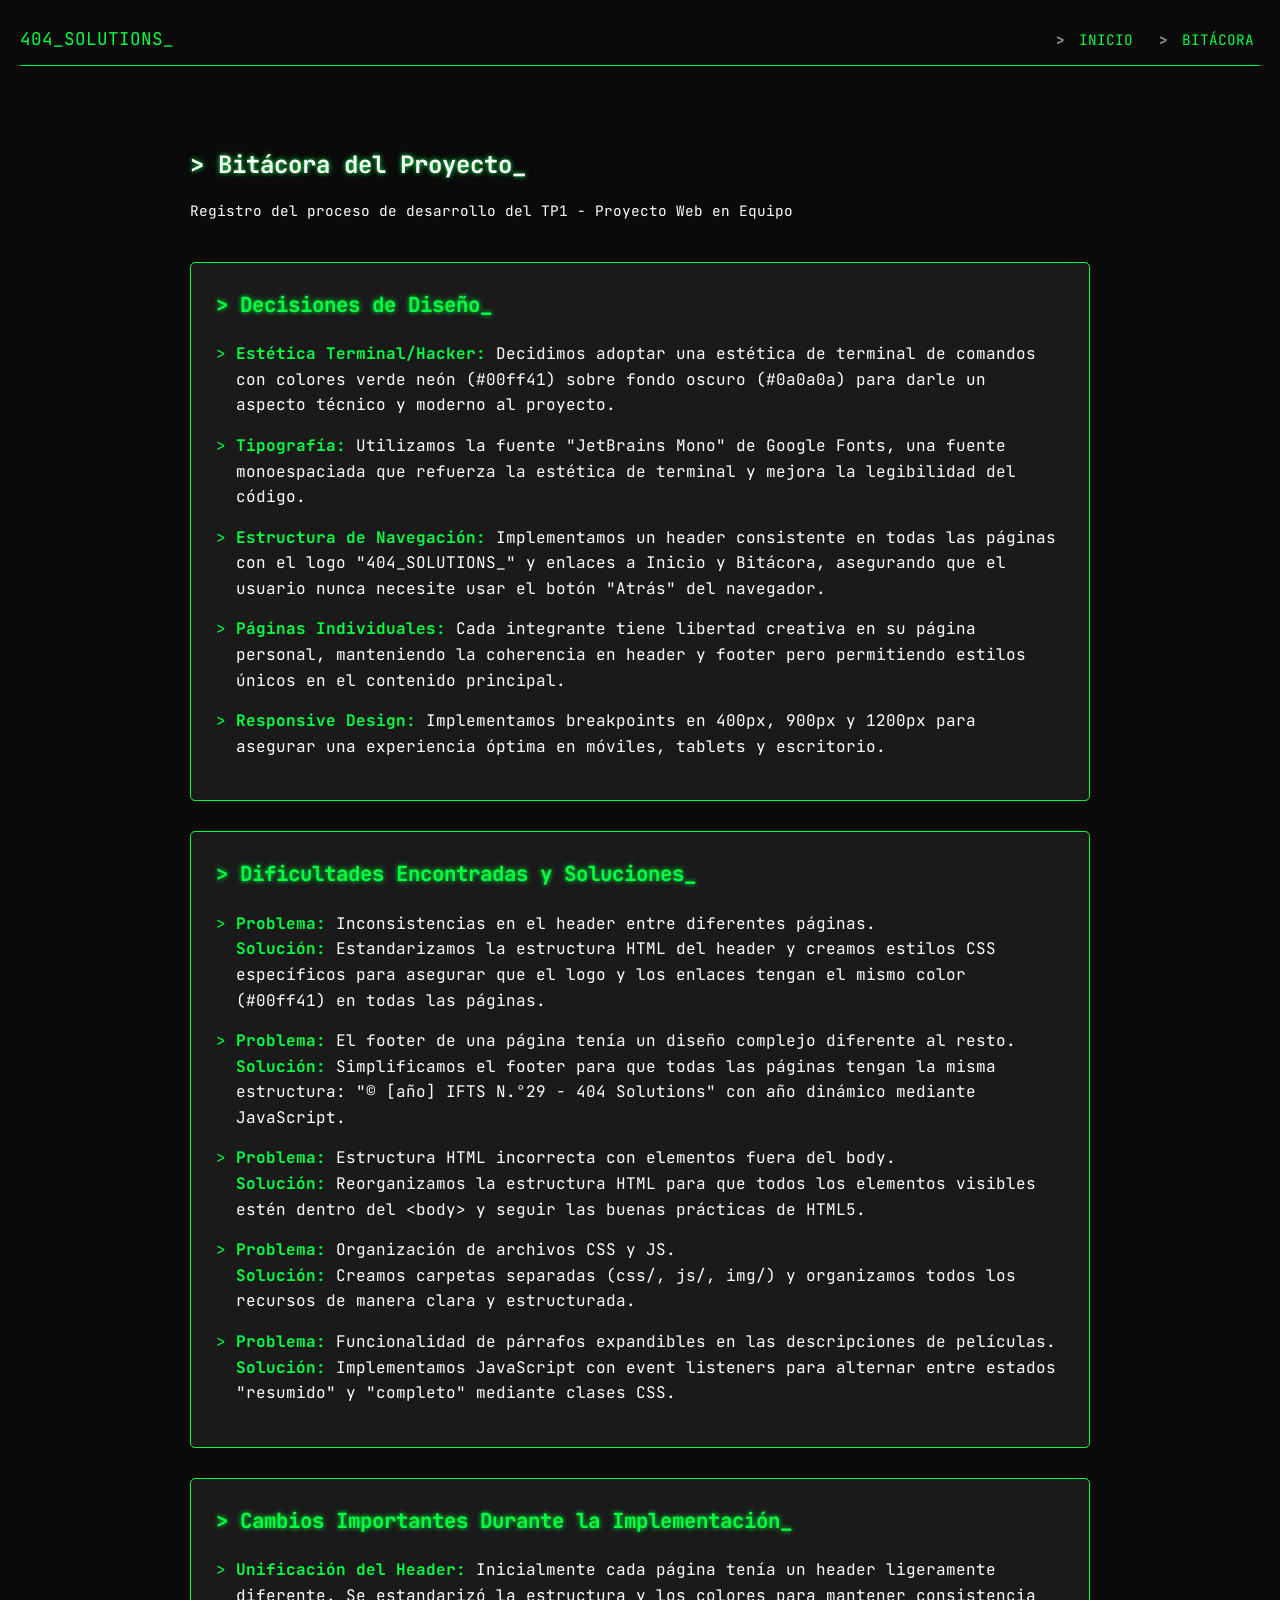
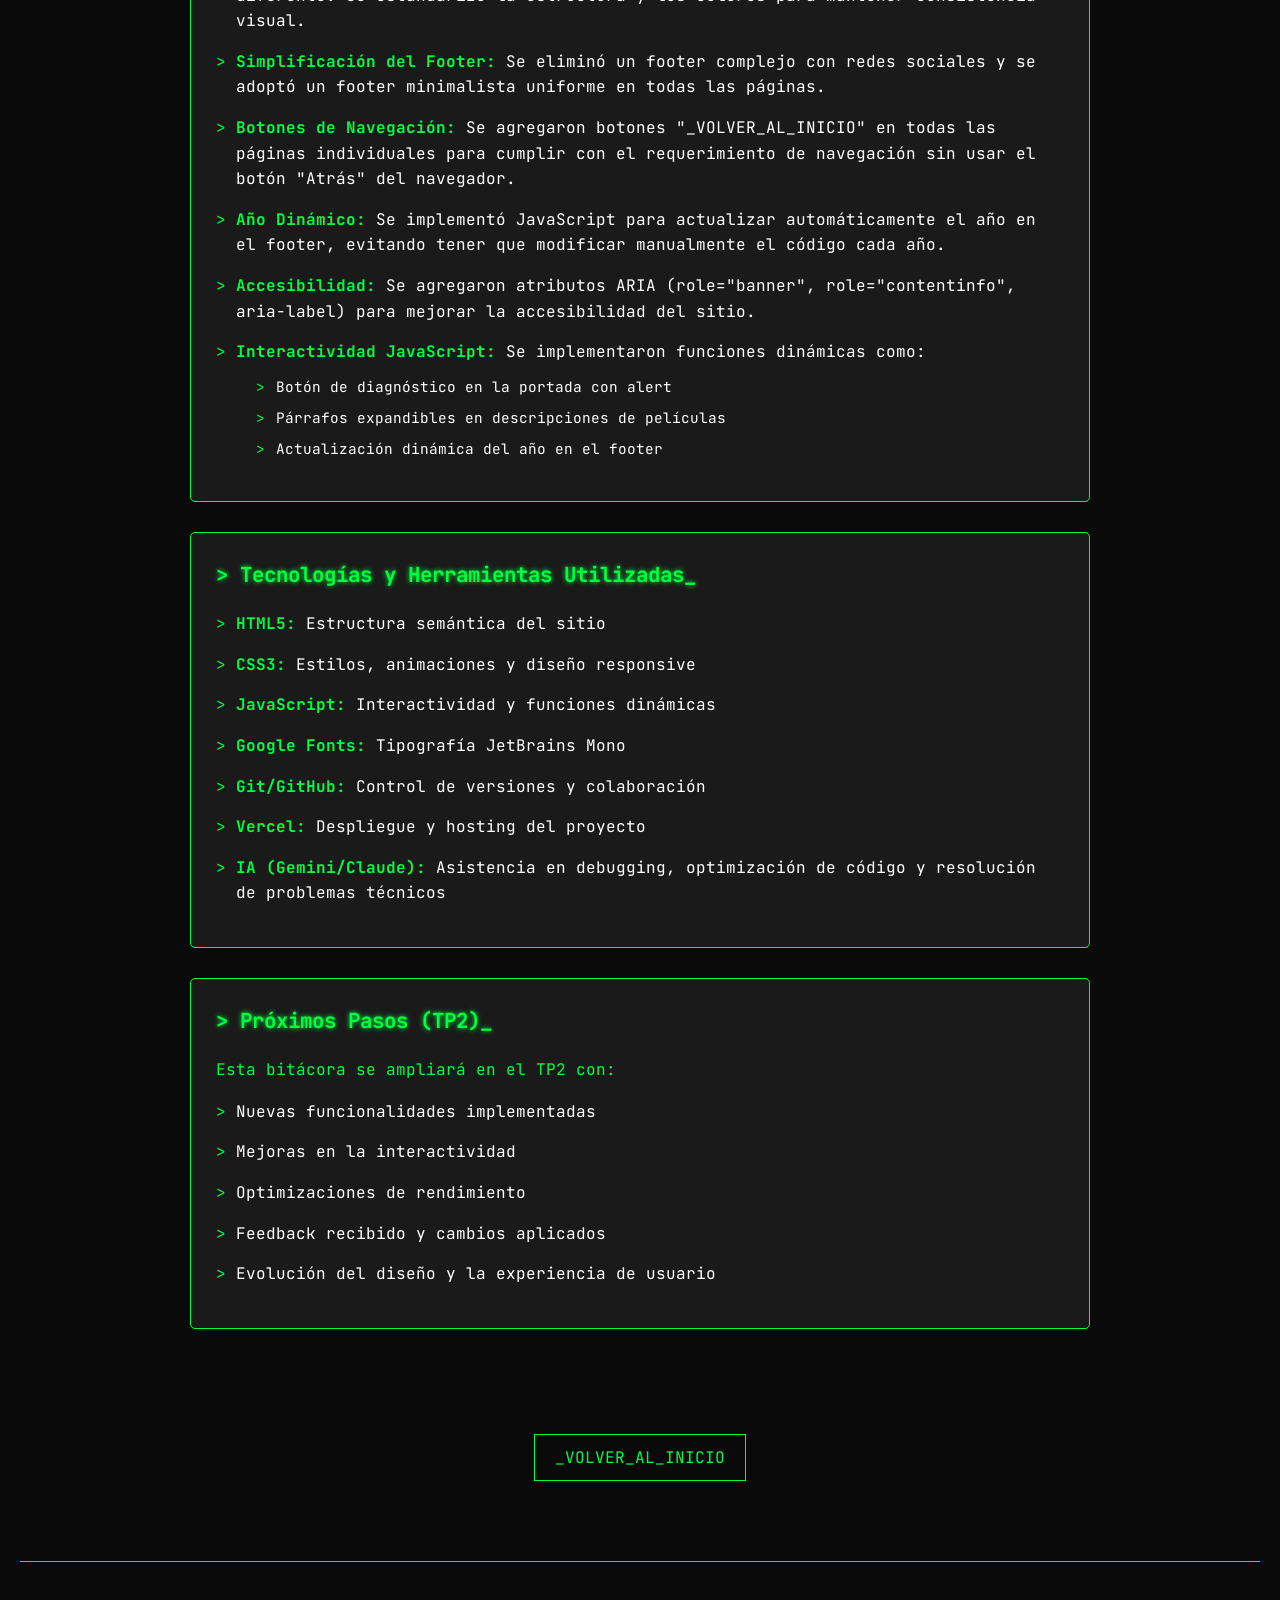
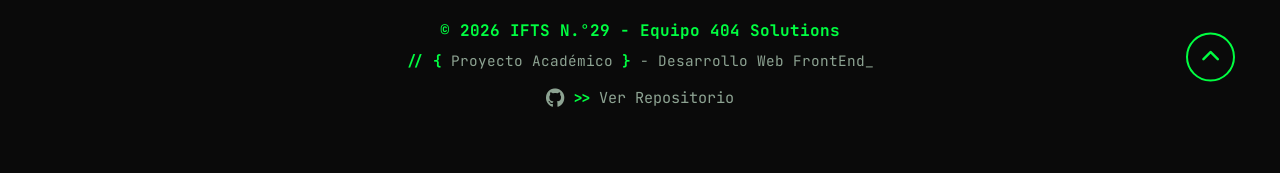
==== commit 494760f8: "Actualizo el proyecto" ====
--- a/bitacora.html
+++ b/bitacora.html
@@ -27,7 +27,7 @@
   <!-- <<< ----------- Menu Hamburguesa ----------- >>> -->
 
   <header class="dos-columnas">
-    <a href="index.html" class="logo">404_SOLUTIONS_</a>
+    <a href="index.html" class="oculto logo">404_SOLUTIONS_</a>
     <div class="menu-hamburguesa">
       <!-- <<< ----------- Boton Menu Hamburguesa ----------- >>> -->
       <button id="abrir" class="abrir-menu"><img class="img-abrir" src="/img/iconos-mario/menu.png" alt="menu"></button>
--- a/css/styles.css
+++ b/css/styles.css
@@ -103,7 +103,7 @@
 }
 
 @media (min-width: 769px) {
-  .menu-hamburguesa {
+  .menu-hamburguesa, .oculto {
     display: none;
   }
 }
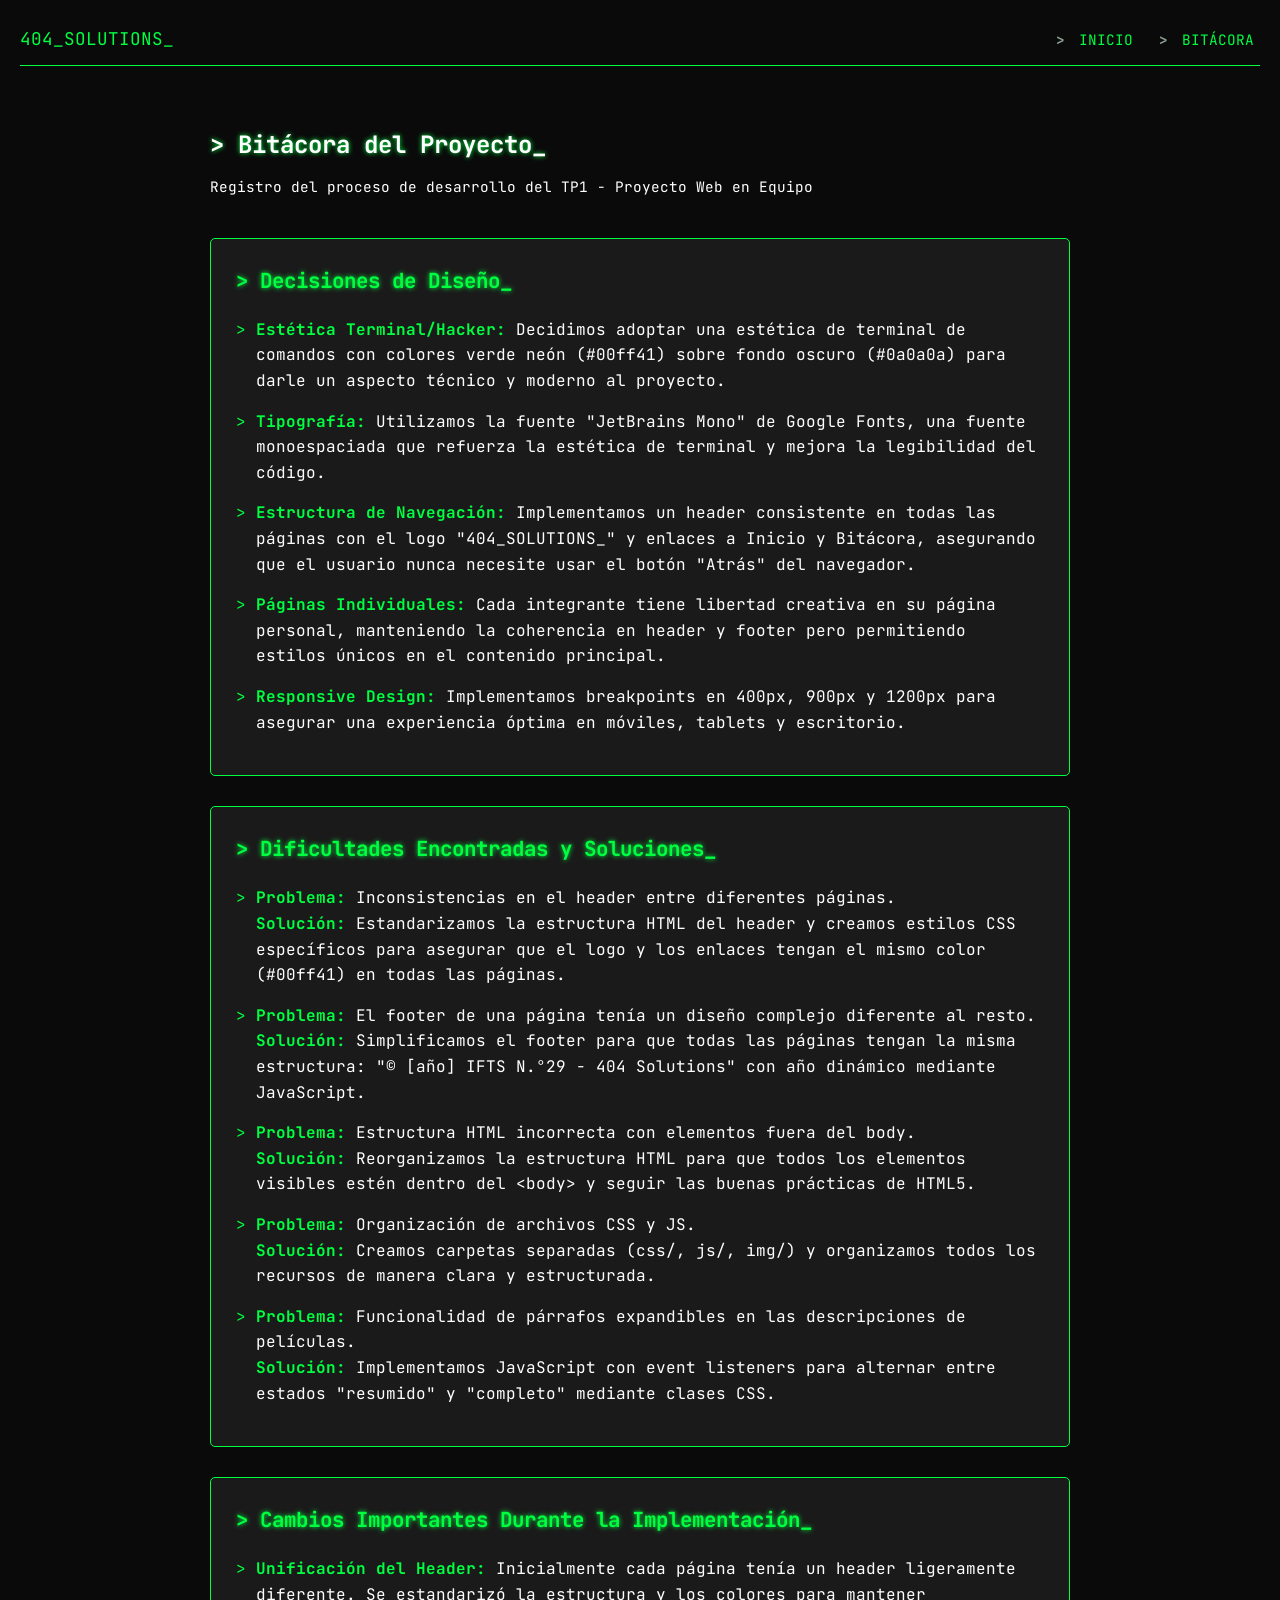
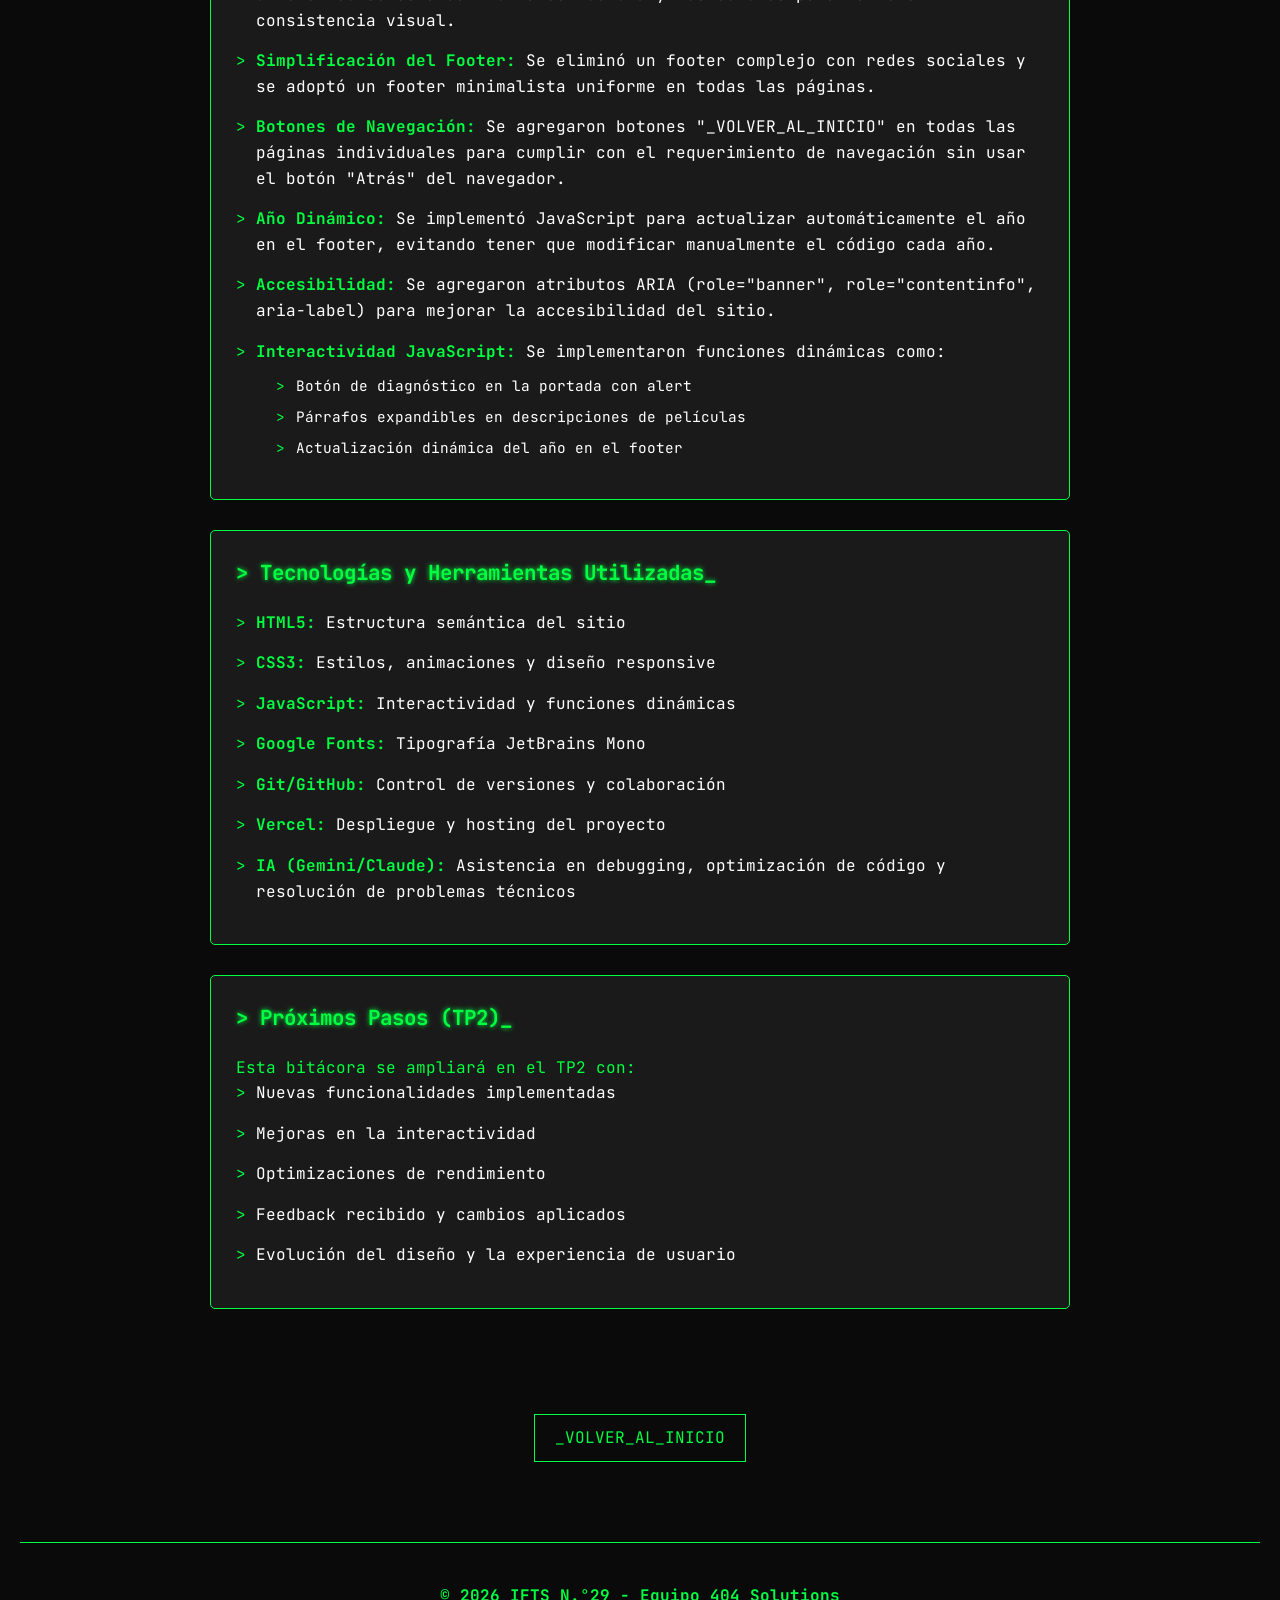
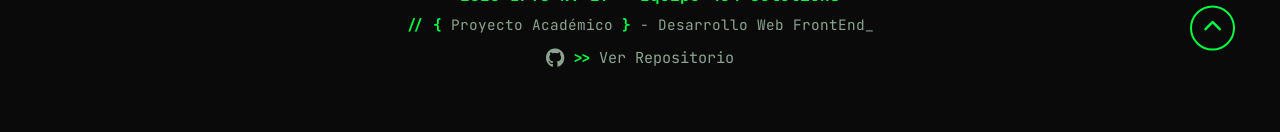
==== commit 1225e5ad: "Modificaciones generales en el menu hamburguesa" ====
--- a/bitacora.html
+++ b/bitacora.html
@@ -34,11 +34,13 @@
       <nav class="nav" id="nav">
         <button id="cerrar" class="cerrar-menu"><img class="img-cerrar" src="/img/iconos-mario/cerrar.png"
             alt="cerrar"></button>
-        <ul class="nav-links">
-          <li><a href="index.html" class="active">Inicio</a></li>
-        </ul>
-        <ul class="nav-links">
-          <li><a href="bitacora.html">Bitácora</a></li>
+        <ul class="nav-list">
+          <li><a href="index.html" class="two-columns"><img class="img-ico" src="/img/iconos-mario/boton-de-inicio.png"
+                alt="inicio">Inicio</a></li>
+        </ul>
+        <ul class="nav-list">
+          <li><a href="index.html#team-list" class="two-columns"><img class="img-ico"
+                src="/img/iconos-mario/usuario.png" alt="sobre-mi">Integrantes</a></li>
         </ul>
       </nav>
     </div>
--- a/css/styles.css
+++ b/css/styles.css
@@ -10,6 +10,12 @@
   --surface-color: #333;
 }
 
+* {
+  box-sizing: border-box;
+  margin: 0;
+  padding: 0;
+}
+
 html {
   scroll-behavior: smooth;
 }
@@ -25,7 +31,11 @@
 
 /* Navegación  */
 header {
+  /* position:sticky;
+  top:0; */
   width: 100%;
+  /* z-index: 1000; */
+  background-color: color-mix(in srgb, var(--bg-color), transparent 20%);
 }
 
 .nav-container {
@@ -72,7 +82,8 @@
   color: var(--terminal-green);
   text-decoration: none;
   text-transform: uppercase;
-  font-size: 0.85rem; /* Letra chica */
+  font-size: 0.85rem;
+  /* Letra chica */
   padding: 2px 4px;
   transition:
     background-color 0.3s ease,
@@ -103,7 +114,9 @@
 }
 
 @media (min-width: 769px) {
-  .menu-hamburguesa, .oculto {
+
+  .menu-hamburguesa,
+  .oculto {
     display: none;
   }
 }
@@ -131,6 +144,12 @@
     height: 30px;
     margin: 5px;
     filter: brightness(0) invert(1);
+  }
+
+  .two-columns {
+    display: grid;
+    grid-template-columns: 0.5fr 1fr;
+    align-items: center;
   }
 
   .nav {
@@ -146,7 +165,7 @@
     right: 0px;
     background-color: var(--bg-color);
     padding: 15px;
-    box-shadow: 0 0 0 200vmax rgba(0, 0, 0, 0.7);
+    box-shadow: 0 0 0 1000vmax rgba(0, 0, 0, 0.7);
   }
 
   .nav.visible {
@@ -164,7 +183,7 @@
     display: flex;
     flex-direction: column;
     width: 100%;
-
+    padding: 10px;
     list-style: none;
     text-align: right;
     gap: 1rem;
@@ -177,7 +196,7 @@
     color: white;
     padding: 1rem;
     padding: 0px;
-    border: solid 1px red;
+    border: solid 1px var(--terminal-green);
     border-radius: 5px;
     padding: 10px;
   }
@@ -235,13 +254,11 @@
   left: 0;
   right: 0;
   bottom: 0;
-  background: repeating-linear-gradient(
-    0deg,
-    transparent,
-    transparent 2px,
-    rgba(0, 255, 65, 0.03) 2px,
-    rgba(0, 255, 65, 0.03) 4px
-  );
+  background: repeating-linear-gradient(0deg,
+      transparent,
+      transparent 2px,
+      rgba(0, 255, 65, 0.03) 2px,
+      rgba(0, 255, 65, 0.03) 4px);
   pointer-events: none;
   animation: scanlines 8s linear infinite;
 }
@@ -250,6 +267,7 @@
   0% {
     transform: translateY(0);
   }
+
   100% {
     transform: translateY(20px);
   }
@@ -303,17 +321,21 @@
 }
 
 @keyframes glitch {
+
   0%,
   90%,
   100% {
     transform: translate(0);
   }
+
   92% {
     transform: translate(-2px, 2px);
   }
+
   94% {
     transform: translate(2px, -2px);
   }
+
   96% {
     transform: translate(-2px, -2px);
   }
@@ -371,10 +393,12 @@
 }
 
 @keyframes pulse {
+
   0%,
   100% {
     box-shadow: 0 0 0 0 rgba(0, 255, 65, 0.7);
   }
+
   50% {
     box-shadow: 0 0 0 10px rgba(0, 255, 65, 0);
   }
@@ -416,9 +440,11 @@
 .term-dot.red {
   background: #ff5f56;
 }
+
 .term-dot.yellow {
   background: #ffbd2e;
 }
+
 .term-dot.green {
   background: #27c93f;
 }
@@ -541,12 +567,10 @@
   left: -100%;
   width: 100%;
   height: 100%;
-  background: linear-gradient(
-    90deg,
-    transparent,
-    rgba(0, 255, 65, 0.1),
-    transparent
-  );
+  background: linear-gradient(90deg,
+      transparent,
+      rgba(0, 255, 65, 0.1),
+      transparent);
   transition: left 0.5s ease;
 }
 
@@ -627,11 +651,13 @@
 }
 
 @keyframes blink {
+
   0%,
   50%,
   100% {
     opacity: 1;
   }
+
   25%,
   75% {
     opacity: 0.5;
@@ -729,15 +755,19 @@
   border-radius: 50%;
   display: inline-block;
 }
+
 .red {
   background: #ff5f56;
 }
+
 .yellow {
   background: #ffbd2e;
 }
+
 .green {
   background: #27c93f;
 }
+
 .title {
   color: #ccc;
   font-size: 0.8rem;
@@ -763,6 +793,7 @@
   margin-top: 0;
   font-size: 1.5rem;
 }
+
 .role {
   color: var(--text-accent);
   font-weight: bold;
@@ -812,6 +843,7 @@
     align-items: center;
     text-align: center;
   }
+
   .skills {
     justify-content: center;
   }
@@ -828,7 +860,7 @@
   margin-bottom: 10px;
 }
 
-#bitacora > p {
+#bitacora>p {
   color: var(--text-accent);
   margin-bottom: 40px;
   font-size: 0.9rem;
@@ -903,7 +935,9 @@
 }
 
 @media (max-width: 600px) {
-  .footer-copy, .footer-copy p {
+
+  .footer-copy,
+  .footer-copy p {
     font-size: 0.7rem;
   }
 }
@@ -982,7 +1016,8 @@
 /* Móvil Pequeño (400px) */
 @media (min-width: 400px) {
   .nav-container {
-    flex-direction: row; /* Desapila el menú */
+    flex-direction: row;
+    /* Desapila el menú */
     justify-content: space-between;
   }
 
@@ -999,27 +1034,33 @@
 /* Tablets (900px)  */
 @media (min-width: 900px) {
   .nav-container {
-    padding: 5px 0 12px 0; /* Recupera altura normal */
+    padding: 5px 0 12px 0;
+    /* Recupera altura normal */
   }
 
   .logo {
-    font-size: 1.1rem; /* Logo tamaño normal */
+    font-size: 1.1rem;
+    /* Logo tamaño normal */
   }
 
   .nav-links {
-    gap: 20px; /* Separación normal */
+    gap: 20px;
+    /* Separación normal */
   }
 
   .nav-links li {
-    gap: 8px; /* > despegado */
+    gap: 8px;
+    /* > despegado */
   }
 
   .nav-links li::before {
-    font-size: 0.9rem; /* Símbolo normal */
+    font-size: 0.9rem;
+    /* Símbolo normal */
   }
 
   .nav-links a {
-    font-size: 0.9rem; /* Letra normal */
+    font-size: 0.9rem;
+    /* Letra normal */
     padding: 2px 6px;
   }
 
@@ -1050,4 +1091,4 @@
   .grid-container {
     justify-content: center;
   }
-}
+}
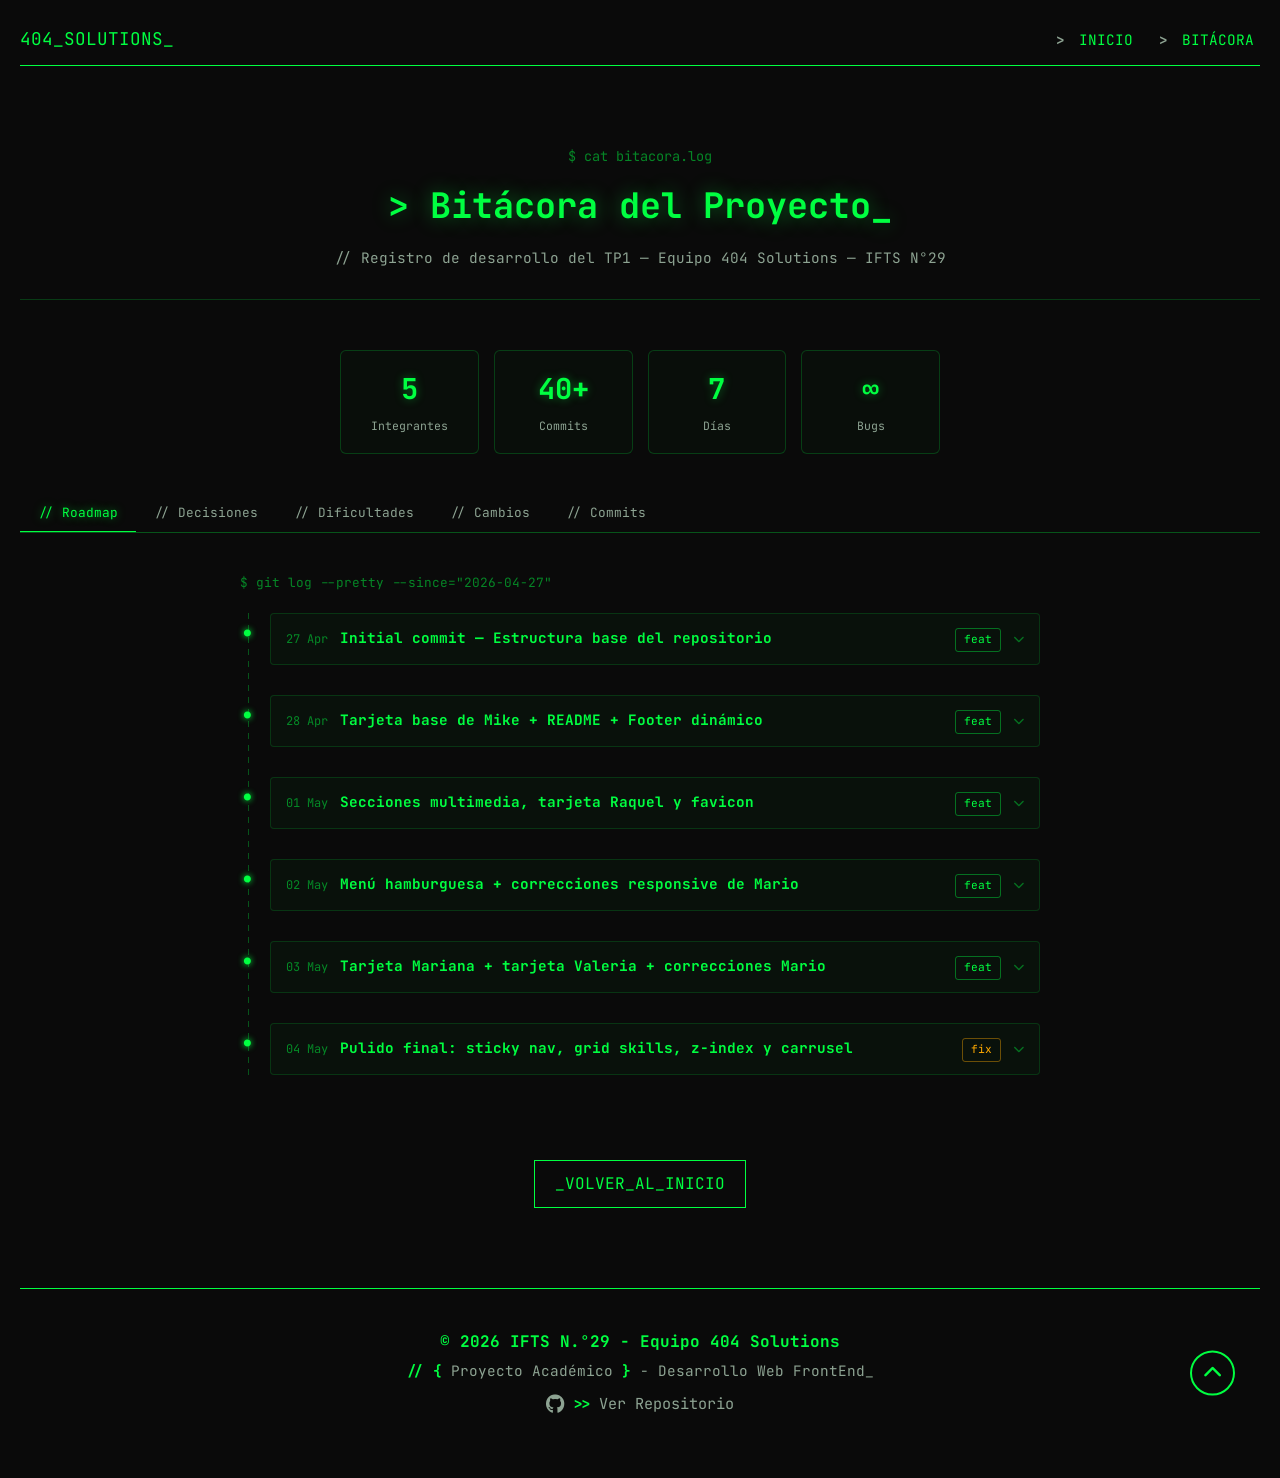
==== commit 846a9613: "Mejoro bitacora y readme" ====
--- a/bitacora.html
+++ b/bitacora.html
@@ -9,6 +9,362 @@
   <link href="https://fonts.googleapis.com/css2?family=JetBrains+Mono:wght@400;700&display=swap" rel="stylesheet" />
   <link rel="stylesheet" href="https://cdnjs.cloudflare.com/ajax/libs/font-awesome/6.5.1/css/all.min.css" />
   <link rel="icon" href="img/logo404solution.ico" type="image/x-icon" />
+  <style>
+    /* ── BITÁCORA STYLES ── */
+    .bitacora-hero {
+      text-align: center;
+      padding: 40px 20px 30px;
+      border-bottom: 1px solid rgba(0,255,65,0.2);
+      margin-bottom: 50px;
+    }
+
+    .bitacora-hero .prompt-line {
+      color: rgba(0,255,65,0.5);
+      font-size: 0.85rem;
+      margin-bottom: 10px;
+    }
+
+    .bitacora-hero h1 {
+      font-size: clamp(1.4rem, 4vw, 2.2rem);
+      color: var(--terminal-green);
+      text-shadow: 0 0 20px rgba(0,255,65,0.4);
+      margin-bottom: 12px;
+    }
+
+    .bitacora-hero p {
+      color: #8da392;
+      font-size: 0.9rem;
+    }
+
+    /* ── TABS ── */
+    .bitacora-tabs {
+      display: flex;
+      gap: 0;
+      border-bottom: 1px solid rgba(0,255,65,0.3);
+      margin-bottom: 40px;
+      overflow-x: auto;
+      scrollbar-width: none;
+    }
+
+    .bitacora-tabs::-webkit-scrollbar { display: none; }
+
+    .tab-btn {
+      background: none;
+      border: none;
+      border-bottom: 2px solid transparent;
+      color: #8da392;
+      font-family: "JetBrains Mono", monospace;
+      font-size: 0.8rem;
+      padding: 10px 18px;
+      cursor: pointer;
+      white-space: nowrap;
+      transition: all 0.2s ease;
+      margin-bottom: -1px;
+    }
+
+    .tab-btn:hover { color: var(--terminal-green); }
+
+    .tab-btn.active {
+      color: var(--terminal-green);
+      border-bottom-color: var(--terminal-green);
+      text-shadow: 0 0 8px rgba(0,255,65,0.5);
+    }
+
+    .tab-panel { display: none; }
+    .tab-panel.active { display: block; }
+
+    /* ── ROADMAP ── */
+    .roadmap {
+      position: relative;
+      padding-left: 30px;
+      max-width: 800px;
+      margin: 0 auto;
+    }
+
+    .roadmap::before {
+      content: "";
+      position: absolute;
+      left: 8px;
+      top: 0;
+      bottom: 0;
+      width: 1px;
+      background: repeating-linear-gradient(
+        180deg,
+        var(--terminal-green),
+        var(--terminal-green) 6px,
+        transparent 6px,
+        transparent 12px
+      );
+      opacity: 0.3;
+    }
+
+    .roadmap-item {
+      position: relative;
+      margin-bottom: 30px;
+    }
+
+    .roadmap-item::before {
+      content: "●";
+      position: absolute;
+      left: -26px;
+      top: 12px;
+      color: var(--terminal-green);
+      font-size: 0.7rem;
+      text-shadow: 0 0 6px var(--terminal-green);
+    }
+
+    .roadmap-summary {
+      display: flex;
+      align-items: baseline;
+      gap: 12px;
+      cursor: pointer;
+      list-style: none;
+      padding: 12px 15px;
+      border: 1px solid rgba(0,255,65,0.15);
+      border-radius: 4px;
+      background: rgba(0,255,65,0.03);
+      transition: all 0.2s ease;
+    }
+
+    .roadmap-summary::-webkit-details-marker { display: none; }
+
+    details[open] .roadmap-summary,
+    .roadmap-summary:hover {
+      border-color: rgba(0,255,65,0.4);
+      background: rgba(0,255,65,0.07);
+    }
+
+    .roadmap-date {
+      color: rgba(0,255,65,0.5);
+      font-size: 0.75rem;
+      white-space: nowrap;
+      flex-shrink: 0;
+    }
+
+    .roadmap-title {
+      color: var(--terminal-green);
+      font-size: 0.9rem;
+      font-weight: bold;
+      flex: 1;
+    }
+
+    .roadmap-tag {
+      font-size: 0.7rem;
+      padding: 2px 8px;
+      border-radius: 3px;
+      flex-shrink: 0;
+    }
+
+    .tag-feat  { color: #00ff41; border: 1px solid rgba(0,255,65,0.4); }
+    .tag-fix   { color: #ffaa00; border: 1px solid rgba(255,170,0,0.4); }
+    .tag-style { color: #00aaff; border: 1px solid rgba(0,170,255,0.4); }
+    .tag-docs  { color: #cc88ff; border: 1px solid rgba(204,136,255,0.4); }
+
+    .roadmap-chevron {
+      color: rgba(0,255,65,0.4);
+      font-size: 0.7rem;
+      transition: transform 0.2s ease;
+      flex-shrink: 0;
+    }
+
+    details[open] .roadmap-chevron { transform: rotate(180deg); }
+
+    .roadmap-content {
+      padding: 15px 15px 5px;
+      border: 1px solid rgba(0,255,65,0.1);
+      border-top: none;
+      border-radius: 0 0 4px 4px;
+      background: rgba(0,0,0,0.3);
+    }
+
+    .roadmap-content p,
+    .roadmap-content li {
+      color: #8da392;
+      font-size: 0.85rem;
+      line-height: 1.7;
+      margin-bottom: 6px;
+    }
+
+    .roadmap-content ul {
+      padding-left: 20px;
+    }
+
+    .roadmap-content li::marker {
+      color: var(--terminal-green);
+      content: "» ";
+    }
+
+    .roadmap-content strong { color: var(--terminal-green); }
+    .roadmap-content code {
+      background: rgba(0,255,65,0.1);
+      padding: 1px 5px;
+      border-radius: 3px;
+      font-size: 0.8rem;
+    }
+
+    /* ── COMMITS ── */
+    .commits-list {
+      max-width: 800px;
+      margin: 0 auto;
+      display: flex;
+      flex-direction: column;
+      gap: 8px;
+    }
+
+    .commit-item {
+      display: grid;
+      grid-template-columns: auto auto 1fr auto;
+      gap: 12px;
+      align-items: center;
+      padding: 10px 14px;
+      border: 1px solid rgba(0,255,65,0.1);
+      border-radius: 4px;
+      background: rgba(0,0,0,0.2);
+      transition: border-color 0.2s;
+      font-size: 0.8rem;
+    }
+
+    .commit-item:hover { border-color: rgba(0,255,65,0.3); }
+
+    .commit-hash {
+      color: rgba(0,255,65,0.5);
+      font-size: 0.75rem;
+      font-family: monospace;
+    }
+
+    .commit-author {
+      color: #8da392;
+      white-space: nowrap;
+    }
+
+    .commit-msg { color: var(--text-accent); }
+
+    .commit-date {
+      color: rgba(0,255,65,0.4);
+      font-size: 0.72rem;
+      white-space: nowrap;
+    }
+
+    @media (max-width: 600px) {
+      .commit-item {
+        grid-template-columns: 1fr;
+        gap: 4px;
+      }
+      .commit-date { text-align: right; }
+    }
+
+    /* ── CARDS de secciones ── */
+    .bitacora-cards {
+      display: grid;
+      grid-template-columns: 1fr;
+      gap: 20px;
+      max-width: 800px;
+      margin: 0 auto;
+    }
+
+    @media (min-width: 700px) {
+      .bitacora-cards { grid-template-columns: 1fr 1fr; }
+    }
+
+    .bcard {
+      border: 1px solid rgba(0,255,65,0.2);
+      border-radius: 6px;
+      padding: 20px;
+      background: rgba(0,255,65,0.02);
+      transition: border-color 0.2s, box-shadow 0.2s;
+    }
+
+    .bcard:hover {
+      border-color: rgba(0,255,65,0.4);
+      box-shadow: 0 0 15px rgba(0,255,65,0.08);
+    }
+
+    .bcard-icon {
+      font-size: 1.4rem;
+      margin-bottom: 10px;
+      display: block;
+    }
+
+    .bcard h3 {
+      color: var(--terminal-green);
+      font-size: 0.9rem;
+      margin-bottom: 12px;
+      padding-bottom: 8px;
+      border-bottom: 1px solid rgba(0,255,65,0.15);
+    }
+
+    .bcard ul {
+      list-style: none;
+      padding: 0;
+      display: flex;
+      flex-direction: column;
+      gap: 6px;
+    }
+
+    .bcard li {
+      color: #8da392;
+      font-size: 0.82rem;
+      line-height: 1.5;
+      padding-left: 14px;
+      position: relative;
+    }
+
+    .bcard li::before {
+      content: ">";
+      color: var(--terminal-green);
+      position: absolute;
+      left: 0;
+      font-size: 0.75rem;
+    }
+
+    .bcard strong { color: var(--terminal-green); }
+
+    /* ── STATS ── */
+    .bitacora-stats {
+      display: grid;
+      grid-template-columns: repeat(2, 1fr);
+      gap: 15px;
+      max-width: 600px;
+      margin: 0 auto 40px;
+    }
+
+    @media (min-width: 600px) {
+      .bitacora-stats { grid-template-columns: repeat(4, 1fr); }
+    }
+
+    .bstat {
+      text-align: center;
+      border: 1px solid rgba(0,255,65,0.2);
+      border-radius: 6px;
+      padding: 15px 10px;
+      background: rgba(0,255,65,0.02);
+    }
+
+    .bstat-num {
+      font-size: 1.8rem;
+      color: var(--terminal-green);
+      font-weight: bold;
+      text-shadow: 0 0 10px rgba(0,255,65,0.4);
+      display: block;
+    }
+
+    .bstat-label {
+      font-size: 0.72rem;
+      color: #8da392;
+      margin-top: 4px;
+    }
+
+    /* ── SECTION TITLE ── */
+    .section-label {
+      color: rgba(0,255,65,0.5);
+      font-size: 0.8rem;
+      margin-bottom: 20px;
+      display: block;
+      max-width: 800px;
+      margin-left: auto;
+      margin-right: auto;
+    }
+  </style>
 </head>
 
 <body class="terminal-theme">
@@ -24,198 +380,385 @@
 
   <!-- <<< ----------- * ----------- Header Celular ----------- * ----------- >>> -->
 
-  <!-- <<< ----------- Menu Hamburguesa ----------- >>> -->
-
-  <header class="dos-columnas">
-    <a href="index.html" class="oculto logo">404_SOLUTIONS_</a>
-    <div class="menu-hamburguesa">
-      <!-- <<< ----------- Boton Menu Hamburguesa ----------- >>> -->
-      <button id="abrir" class="abrir-menu"><img class="img-abrir" src="/img/iconos-mario/menu.png" alt="menu"></button>
-      <nav class="nav" id="nav">
-        <button id="cerrar" class="cerrar-menu"><img class="img-cerrar" src="/img/iconos-mario/cerrar.png"
-            alt="cerrar"></button>
-        <ul class="nav-list">
-          <li><a href="index.html" class="two-columns"><img class="img-ico" src="/img/iconos-mario/boton-de-inicio.png"
-                alt="inicio">Inicio</a></li>
-        </ul>
-        <ul class="nav-list">
-          <li><a href="index.html#team-list" class="two-columns"><img class="img-ico"
-                src="/img/iconos-mario/usuario.png" alt="sobre-mi">Integrantes</a></li>
-        </ul>
-      </nav>
-    </div>
-  </header>
+    <!-- <<< ----------- Menu Hamburguesa ----------- >>> -->
+
+    <header class="dos-columnas">
+        <a href="index.html" class="oculto logo">404_SOLUTIONS_</a>
+        <div class="menu-hamburguesa">
+            <!-- <<< ----------- Boton Menu Hamburguesa ----------- >>> -->
+            <button id="abrir" class="abrir-menu"><img class="img-abrir" src="/img/iconos-mario/menu.png"
+                    alt="menu"></button>
+            <nav class="nav" id="nav">
+                <button id="cerrar" class="cerrar-menu"><img class="img-cerrar" src="/img/iconos-mario/cerrar.png"
+                        alt="cerrar"></button>
+                <ul class="nav-list">
+                    <li><a href="index.html" class="two-columns"><img class="img-ico"
+                                src="/img/iconos-mario/boton-de-inicio.png" alt="inicio">Inicio_</a></li>
+                </ul>
+                <ul class="nav-list">
+                    <li><a href="index.html#team-list" class="two-columns"><img class="img-ico" src="/img/iconos-mario/usuario.png"
+                                alt="sobre-mi">Integrantes_</a></li>
+                </ul>
+            </nav>
+        </div>
+    </header>
 
   <main>
-    <section id="bitacora">
+    <!-- HERO -->
+    <div class="bitacora-hero">
+      <p class="prompt-line">$ cat bitacora.log</p>
       <h1>&gt; Bitácora del Proyecto_</h1>
-      <p>
-        Registro del proceso de desarrollo del TP1 - Proyecto Web en Equipo
-      </p>
-
-      <article class="bitacora-entry">
-        <h2>&gt; Decisiones de Diseño_</h2>
-        <ul>
-          <li>
-            <strong>Estética Terminal/Hacker:</strong> Decidimos adoptar una
-            estética de terminal de comandos con colores verde neón (#00ff41)
-            sobre fondo oscuro (#0a0a0a) para darle un aspecto técnico y
-            moderno al proyecto.
-          </li>
-
-          <li>
-            <strong>Tipografía:</strong> Utilizamos la fuente "JetBrains Mono"
-            de Google Fonts, una fuente monoespaciada que refuerza la estética
-            de terminal y mejora la legibilidad del código.
-          </li>
-
-          <li>
-            <strong>Estructura de Navegación:</strong> Implementamos un header
-            consistente en todas las páginas con el logo "404_SOLUTIONS_" y
-            enlaces a Inicio y Bitácora, asegurando que el usuario nunca
-            necesite usar el botón "Atrás" del navegador.
-          </li>
-
-          <li>
-            <strong>Páginas Individuales:</strong> Cada integrante tiene
-            libertad creativa en su página personal, manteniendo la coherencia
-            en header y footer pero permitiendo estilos únicos en el contenido
-            principal.
-          </li>
-
-          <li>
-            <strong>Responsive Design:</strong> Implementamos breakpoints en
-            400px, 900px y 1200px para asegurar una experiencia óptima en
-            móviles, tablets y escritorio.
-          </li>
-        </ul>
-      </article>
-
-      <article class="bitacora-entry">
-        <h2>&gt; Dificultades Encontradas y Soluciones_</h2>
-        <ul>
-          <li>
-            <strong>Problema:</strong> Inconsistencias en el header entre
-            diferentes páginas. <br /><strong>Solución:</strong>
-            Estandarizamos la estructura HTML del header y creamos estilos CSS
-            específicos para asegurar que el logo y los enlaces tengan el
-            mismo color (#00ff41) en todas las páginas.
-          </li>
-
-          <li>
-            <strong>Problema:</strong> El footer de una página tenía un diseño
-            complejo diferente al resto. <br /><strong>Solución:</strong>
-            Simplificamos el footer para que todas las páginas tengan la misma
-            estructura: "&copy; [año] IFTS N.°29 - 404 Solutions" con año
-            dinámico mediante JavaScript.
-          </li>
-
-          <li>
-            <strong>Problema:</strong> Estructura HTML incorrecta con
-            elementos fuera del body. <br /><strong>Solución:</strong>
-            Reorganizamos la estructura HTML para que todos los elementos
-            visibles estén dentro del &lt;body&gt; y seguir las buenas
-            prácticas de HTML5.
-          </li>
-
-          <li>
-            <strong>Problema:</strong> Organización de archivos CSS y JS.
-            <br /><strong>Solución:</strong> Creamos carpetas separadas (css/,
-            js/, img/) y organizamos todos los recursos de manera clara y
-            estructurada.
-          </li>
-
-          <li>
-            <strong>Problema:</strong> Funcionalidad de párrafos expandibles
-            en las descripciones de películas. <br /><strong>Solución:</strong>
-            Implementamos JavaScript con event listeners para alternar entre
-            estados "resumido" y "completo" mediante clases CSS.
-          </li>
-        </ul>
-      </article>
-
-      <article class="bitacora-entry">
-        <h2>&gt; Cambios Importantes Durante la Implementación_</h2>
-        <ul>
-          <li>
-            <strong>Unificación del Header:</strong> Inicialmente cada página
-            tenía un header ligeramente diferente. Se estandarizó la
-            estructura y los colores para mantener consistencia visual.
-          </li>
-
-          <li>
-            <strong>Simplificación del Footer:</strong> Se eliminó un footer
-            complejo con redes sociales y se adoptó un footer minimalista
-            uniforme en todas las páginas.
-          </li>
-
-          <li>
-            <strong>Botones de Navegación:</strong> Se agregaron botones
-            "_VOLVER_AL_INICIO" en todas las páginas individuales para cumplir
-            con el requerimiento de navegación sin usar el botón "Atrás" del
-            navegador.
-          </li>
-
-          <li>
-            <strong>Año Dinámico:</strong> Se implementó JavaScript para
-            actualizar automáticamente el año en el footer, evitando tener que
-            modificar manualmente el código cada año.
-          </li>
-
-          <li>
-            <strong>Accesibilidad:</strong> Se agregaron atributos ARIA
-            (role="banner", role="contentinfo", aria-label) para mejorar la
-            accesibilidad del sitio.
-          </li>
-
-          <li>
-            <strong>Interactividad JavaScript:</strong> Se implementaron
-            funciones dinámicas como:
+      <p>// Registro de desarrollo del TP1 — Equipo 404 Solutions — IFTS N°29</p>
+    </div>
+
+    <!-- STATS -->
+    <div class="bitacora-stats">
+      <div class="bstat">
+        <span class="bstat-num">5</span>
+        <span class="bstat-label">Integrantes</span>
+      </div>
+      <div class="bstat">
+        <span class="bstat-num">40+</span>
+        <span class="bstat-label">Commits</span>
+      </div>
+      <div class="bstat">
+        <span class="bstat-num">7</span>
+        <span class="bstat-label">Días</span>
+      </div>
+      <div class="bstat">
+        <span class="bstat-num">∞</span>
+        <span class="bstat-label">Bugs</span>
+      </div>
+    </div>
+
+    <!-- TABS -->
+    <div class="bitacora-tabs">
+      <button class="tab-btn active" data-tab="roadmap">// Roadmap</button>
+      <button class="tab-btn" data-tab="decisiones">// Decisiones</button>
+      <button class="tab-btn" data-tab="dificultades">// Dificultades</button>
+      <button class="tab-btn" data-tab="cambios">// Cambios</button>
+      <button class="tab-btn" data-tab="commits">// Commits</button>
+    </div>
+
+    <!-- TAB: ROADMAP -->
+    <div class="tab-panel active" id="tab-roadmap">
+      <span class="section-label">$ git log --pretty --since="2026-04-27"</span>
+      <div class="roadmap">
+
+        <details class="roadmap-item">
+          <summary class="roadmap-summary">
+            <span class="roadmap-date">27 Apr</span>
+            <span class="roadmap-title">Initial commit — Estructura base del repositorio</span>
+            <span class="roadmap-tag tag-feat">feat</span>
+            <span class="roadmap-chevron"><i class="fa-solid fa-chevron-down"></i></span>
+          </summary>
+          <div class="roadmap-content">
+            <p>Miguel crea el repositorio y Mike realiza el primer commit con la estructura base del proyecto: carpetas <code>css/</code>, <code>js/</code>, <code>img/</code> y la landing page inicial.</p>
+          </div>
+        </details>
+
+        <details class="roadmap-item">
+          <summary class="roadmap-summary">
+            <span class="roadmap-date">28 Apr</span>
+            <span class="roadmap-title">Tarjeta base de Mike + README + Footer dinámico</span>
+            <span class="roadmap-tag tag-feat">feat</span>
+            <span class="roadmap-chevron"><i class="fa-solid fa-chevron-down"></i></span>
+          </summary>
+          <div class="roadmap-content">
+            <p>Se crea la primera tarjeta de perfil individual. Se implementa el footer con año dinámico mediante JavaScript. Se agrega enlace al deploy desde el README.</p>
             <ul>
-              <li>Botón de diagnóstico en la portada con alert</li>
-              <li>Párrafos expandibles en descripciones de películas</li>
-              <li>Actualización dinámica del año en el footer</li>
+              <li>Creación de <code>mike.html</code> con estructura base</li>
+              <li>Footer dinámico con <code>new Date().getFullYear()</code></li>
+              <li>Documentación inicial en README.md</li>
             </ul>
-          </li>
-        </ul>
-      </article>
-
-      <article class="bitacora-entry">
-        <h2>&gt; Tecnologías y Herramientas Utilizadas_</h2>
-        <ul>
-          <li><strong>HTML5:</strong> Estructura semántica del sitio</li>
-          <li>
-            <strong>CSS3:</strong> Estilos, animaciones y diseño responsive
-          </li>
-          <li>
-            <strong>JavaScript:</strong> Interactividad y funciones dinámicas
-          </li>
-          <li><strong>Google Fonts:</strong> Tipografía JetBrains Mono</li>
-          <li>
-            <strong>Git/GitHub:</strong> Control de versiones y colaboración
-          </li>
-          <li><strong>Vercel:</strong> Despliegue y hosting del proyecto</li>
-          <li>
-            <strong>IA (Gemini/Claude):</strong> Asistencia en debugging,
-            optimización de código y resolución de problemas técnicos
-          </li>
-        </ul>
-      </article>
-
-      <article class="bitacora-entry">
-        <h2>&gt; Próximos Pasos (TP2)_</h2>
-        <p>Esta bitácora se ampliará en el TP2 con:</p>
-        <ul>
-          <li>Nuevas funcionalidades implementadas</li>
-          <li>Mejoras en la interactividad</li>
-          <li>Optimizaciones de rendimiento</li>
-          <li>Feedback recibido y cambios aplicados</li>
-          <li>Evolución del diseño y la experiencia de usuario</li>
-        </ul>
-      </article>
-    </section>
-
-    <div class="back-navigation">
+          </div>
+        </details>
+
+        <details class="roadmap-item">
+          <summary class="roadmap-summary">
+            <span class="roadmap-date">01 May</span>
+            <span class="roadmap-title">Secciones multimedia, tarjeta Raquel y favicon</span>
+            <span class="roadmap-tag tag-feat">feat</span>
+            <span class="roadmap-chevron"><i class="fa-solid fa-chevron-down"></i></span>
+          </summary>
+          <div class="roadmap-content">
+            <p>Gran día de desarrollo: se agregan secciones de películas y discos al perfil de Mike, se crea la tarjeta de Raquel y se incorpora el favicon al sitio.</p>
+            <ul>
+              <li>Secciones de películas con galería dinámica (un solo iframe cargado por JS)</li>
+              <li>Sección de discos con botón de playlist</li>
+              <li><code>raquel.html</code> con estilos y links a YouTube</li>
+              <li>Favicon agregado por Mario</li>
+            </ul>
+          </div>
+        </details>
+
+        <details class="roadmap-item">
+          <summary class="roadmap-summary">
+            <span class="roadmap-date">02 May</span>
+            <span class="roadmap-title">Menú hamburguesa + correcciones responsive de Mario</span>
+            <span class="roadmap-tag tag-feat">feat</span>
+            <span class="roadmap-chevron"><i class="fa-solid fa-chevron-down"></i></span>
+          </summary>
+          <div class="roadmap-content">
+            <p>Mario implementa el menú hamburguesa para mobile y ajusta media queries. Se corrigen errores de tamaño en títulos y botones de redes sociales.</p>
+            <ul>
+              <li>Menú hamburguesa en Vanilla JS con <code>classList.add/remove("visible")</code></li>
+              <li>Media queries para resoluciones móviles</li>
+              <li>Unificación de header y footer entre páginas</li>
+            </ul>
+          </div>
+        </details>
+
+        <details class="roadmap-item">
+          <summary class="roadmap-summary">
+            <span class="roadmap-date">03 May</span>
+            <span class="roadmap-title">Tarjeta Mariana + tarjeta Valeria + correcciones Mario</span>
+            <span class="roadmap-tag tag-feat">feat</span>
+            <span class="roadmap-chevron"><i class="fa-solid fa-chevron-down"></i></span>
+          </summary>
+          <div class="roadmap-content">
+            <p>Mariana crea su perfil completo con secciones de habilidades, películas y discos. Se integra la tarjeta de Valeria. Mario corrige links del header y logo duplicado.</p>
+            <ul>
+              <li><code>mariana.html</code> con grid responsive, efectos hover y JS para películas</li>
+              <li>Tarjeta Valeria integrada al index</li>
+              <li>Corrección de logo duplicado en header móvil</li>
+              <li>Fix en links del header de Mario</li>
+            </ul>
+          </div>
+        </details>
+
+        <details class="roadmap-item">
+          <summary class="roadmap-summary">
+            <span class="roadmap-date">04 May</span>
+            <span class="roadmap-title">Pulido final: sticky nav, grid skills, z-index y carrusel</span>
+            <span class="roadmap-tag tag-fix">fix</span>
+            <span class="roadmap-chevron"><i class="fa-solid fa-chevron-down"></i></span>
+          </summary>
+          <div class="roadmap-content">
+            <p>Día de correcciones y mejoras finales. Se refina el responsive de habilidades en múltiples breakpoints, se implementa navegación sticky transparente y se agrega el carrusel de Raquel.</p>
+            <ul>
+              <li>Menú de navegación sticky con fondo transparente</li>
+              <li>Grid de skills con clases específicas por categoría (<code>.skills-terminal--learning</code>)</li>
+              <li>Fix de z-index en menú hamburguesa</li>
+              <li><code>carrusel.js</code> con ajuste de elementos según <code>window.innerWidth</code></li>
+              <li>Scroll spy y funcionalidad "copiar URL" en perfil de Raquel</li>
+              <li>README actualizado con capturas</li>
+            </ul>
+          </div>
+        </details>
+
+      </div>
+    </div>
+
+    <!-- TAB: DECISIONES -->
+    <div class="tab-panel" id="tab-decisiones">
+      <span class="section-label">$ cat decisiones-de-diseno.md</span>
+      <div class="bitacora-cards">
+        <div class="bcard">
+          <span class="bcard-icon">⬛</span>
+          <h3>// Estética Terminal</h3>
+          <ul>
+            <li>Identidad visual tipo <strong>Retro-Computing</strong> con fondo oscuro (#0a0a0a)</li>
+            <li>Verde neón <strong>#00ff41</strong> como color principal de acento</li>
+            <li>Tipografía <strong>JetBrains Mono</strong> para reforzar la estética de consola</li>
+            <li>Prefijos tipo prompt (<code>&gt;</code>, <code>$</code>, <code>//</code>) en títulos</li>
+          </ul>
+        </div>
+        <div class="bcard">
+          <span class="bcard-icon">📐</span>
+          <h3>// Estructura Compartida</h3>
+          <ul>
+            <li><strong>styles.css</strong> global para header, footer y clases base</li>
+            <li>Cada integrante tiene su propio CSS de perfil</li>
+            <li>Se reutilizan clases base evitando duplicación</li>
+            <li>Coherencia visual con identidad individual en páginas personales</li>
+          </ul>
+        </div>
+        <div class="bcard">
+          <span class="bcard-icon">📱</span>
+          <h3>// Responsive Design</h3>
+          <ul>
+            <li>Enfoque <strong>Mobile First</strong> con breakpoints en 400px, 600px, 900px y 1200px</li>
+            <li>Menú hamburguesa en mobile, nav horizontal en desktop</li>
+            <li>CSS Grid y Flexbox para layouts adaptativos</li>
+            <li>Carrusel dinámico que ajusta columnas según <code>window.innerWidth</code></li>
+          </ul>
+        </div>
+        <div class="bcard">
+          <span class="bcard-icon">🧭</span>
+          <h3>// Navegación</h3>
+          <ul>
+            <li>Header común en todas las páginas</li>
+            <li>Botón <strong>Volver al Inicio</strong> en todos los perfiles</li>
+            <li>Nunca dependemos del botón "Atrás" del navegador</li>
+            <li>Sticky nav transparente en perfil de Mike</li>
+          </ul>
+        </div>
+      </div>
+    </div>
+
+    <!-- TAB: DIFICULTADES -->
+    <div class="tab-panel" id="tab-dificultades">
+      <span class="section-label">$ grep -r "bug" ./logs</span>
+      <div class="roadmap">
+
+        <details class="roadmap-item">
+          <summary class="roadmap-summary">
+            <span class="roadmap-title">Carga pesada por múltiples iframes de YouTube</span>
+            <span class="roadmap-tag tag-fix">fix</span>
+            <span class="roadmap-chevron"><i class="fa-solid fa-chevron-down"></i></span>
+          </summary>
+          <div class="roadmap-content">
+            <p><strong>Problema:</strong> Incluir varios reproductores de YouTube simultáneamente generaba tiempos de carga elevados y lag en la navegación.</p>
+            <p><strong>Solución:</strong> Se implementó una galería dinámica con atributos <code>data-*</code> que carga un único iframe según la selección del usuario, reduciendo peticiones al mínimo necesario.</p>
+          </div>
+        </details>
+
+        <details class="roadmap-item">
+          <summary class="roadmap-summary">
+            <span class="roadmap-title">Menú hamburguesa: conflictos de z-index y visibilidad</span>
+            <span class="roadmap-tag tag-fix">fix</span>
+            <span class="roadmap-chevron"><i class="fa-solid fa-chevron-down"></i></span>
+          </summary>
+          <div class="roadmap-content">
+            <p><strong>Problema:</strong> El menú móvil aparecía detrás de otros elementos o quedaba visible cuando no debía.</p>
+            <p><strong>Solución:</strong> Se ajustó el <code>z-index</code> y se controló la visibilidad mediante <code>classList.add/remove("visible")</code> en JavaScript, evitando conflictos con el resto del layout.</p>
+          </div>
+        </details>
+
+        <details class="roadmap-item">
+          <summary class="roadmap-summary">
+            <span class="roadmap-title">Grid de habilidades desalineado en breakpoints intermedios</span>
+            <span class="roadmap-tag tag-style">style</span>
+            <span class="roadmap-chevron"><i class="fa-solid fa-chevron-down"></i></span>
+          </summary>
+          <div class="roadmap-content">
+            <p><strong>Problema:</strong> La sección de skills de Mariana mostraba íconos y texto separados en resoluciones entre 575px y 814px. "Machine Learning" se cortaba o bajaba de línea.</p>
+            <p><strong>Solución:</strong> Se refactorizó de <code>flex-wrap</code> a CSS Grid con clases específicas por categoría (<code>.skills-terminal</code> y <code>.skills-terminal--learning</code>), con columnas <code>auto</code> y <code>justify-content: center</code>.</p>
+          </div>
+        </details>
+
+        <details class="roadmap-item">
+          <summary class="roadmap-summary">
+            <span class="roadmap-title">Año dinámico no aparecía en páginas de perfil</span>
+            <span class="roadmap-tag tag-fix">fix</span>
+            <span class="roadmap-chevron"><i class="fa-solid fa-chevron-down"></i></span>
+          </summary>
+          <div class="roadmap-content">
+            <p><strong>Problema:</strong> El footer mostraba el año en el index pero no en las páginas individuales porque había dos listeners <code>DOMContentLoaded</code> en <code>main.js</code> y el segundo no ejecutaba si el primero fallaba.</p>
+            <p><strong>Solución:</strong> Se unificaron ambos listeners en uno solo, agregando un guard <code>if (yearSpan)</code> para evitar errores en páginas sin ese elemento.</p>
+          </div>
+        </details>
+
+        <details class="roadmap-item">
+          <summary class="roadmap-summary">
+            <span class="roadmap-title">Inconsistencias de estructura entre páginas</span>
+            <span class="roadmap-tag tag-fix">fix</span>
+            <span class="roadmap-chevron"><i class="fa-solid fa-chevron-down"></i></span>
+          </summary>
+          <div class="roadmap-content">
+            <p><strong>Problema:</strong> Al trabajar en paralelo, cada integrante generó variantes del header y footer con diferencias de color, fuentes y estructura.</p>
+            <p><strong>Solución:</strong> Se estandarizó el HTML del header/footer en todas las páginas y se centralizaron estilos comunes en <code>styles.css</code>.</p>
+          </div>
+        </details>
+
+      </div>
+    </div>
+
+    <!-- TAB: CAMBIOS -->
+    <div class="tab-panel" id="tab-cambios">
+      <span class="section-label">$ git diff --stat HEAD~10</span>
+      <div class="bitacora-cards">
+        <div class="bcard">
+          <span class="bcard-icon">🔧</span>
+          <h3>// Modularización</h3>
+          <ul>
+            <li>Separación de estilos y scripts por perfil para evitar conflictos</li>
+            <li>Funciones globales centralizadas en <strong>main.js</strong></li>
+            <li>Organización de recursos en carpetas <code>css/</code>, <code>js/</code>, <code>img/</code></li>
+          </ul>
+        </div>
+        <div class="bcard">
+          <span class="bcard-icon">⚡</span>
+          <h3>// Interactividad JS</h3>
+          <ul>
+            <li>Consola de diagnóstico simulada con efecto typing</li>
+            <li>Galería dinámica de películas con un solo iframe</li>
+            <li>Carrusel responsive ajustado por <code>window.innerWidth</code></li>
+            <li>Scroll spy y botón "copiar URL" en perfil Raquel</li>
+          </ul>
+        </div>
+        <div class="bcard">
+          <span class="bcard-icon">🖼️</span>
+          <h3>// Avatares con IA</h3>
+          <ul>
+            <li>Se reemplazaron fotos personales por avatares generados con IA</li>
+            <li>Coherencia estética mantenida con el diseño terminal</li>
+            <li>Imágenes optimizadas en carpetas por integrante</li>
+          </ul>
+        </div>
+        <div class="bcard">
+          <span class="bcard-icon">🛠️</span>
+          <h3>// Herramientas</h3>
+          <ul>
+            <li><strong>HTML5</strong> semántico con atributos ARIA</li>
+            <li><strong>CSS3</strong> con Flexbox, Grid y variables CSS</li>
+            <li><strong>JavaScript</strong> Vanilla sin frameworks</li>
+            <li><strong>Git/GitHub</strong> con feature branches y PRs</li>
+            <li><strong>Vercel</strong> para deploy continuo</li>
+            <li><strong>IA (Claude/Gemini)</strong> para debugging y optimización</li>
+          </ul>
+        </div>
+      </div>
+
+      <div style="max-width:800px; margin: 30px auto 0;">
+        <div class="bcard">
+          <span class="bcard-icon">🚀</span>
+          <h3>// Próximos Pasos (TP2)</h3>
+          <ul>
+            <li>Ampliar funcionalidades interactivas con JS avanzado</li>
+            <li>Optimizar rendimiento y tiempos de carga</li>
+            <li>Mejorar accesibilidad (contraste, ARIA, navegación por teclado)</li>
+            <li>Incorporar nuevas secciones o contenidos dinámicos</li>
+            <li>Documentar evolución con capturas y mejoras aplicadas</li>
+          </ul>
+        </div>
+      </div>
+    </div>
+
+    <!-- TAB: COMMITS -->
+    <div class="tab-panel" id="tab-commits">
+      <span class="section-label">$ git log --pretty=format:"%h - %an - %ad - %s" --date=short</span>
+      <div class="commits-list">
+        <div class="commit-item"><span class="commit-hash">a2fccfe</span><span class="commit-author">Mike</span><span class="commit-msg">fix: estilos habilidades en estado learning</span><span class="commit-date">2026-05-04</span></div>
+        <div class="commit-item"><span class="commit-hash">7f668ed</span><span class="commit-author">raquerh</span><span class="commit-msg">add funcionalidad js</span><span class="commit-date">2026-05-04</span></div>
+        <div class="commit-item"><span class="commit-hash">0744a98</span><span class="commit-author">Mike</span><span class="commit-msg">fix(skills): corrige alineación de ítems en grid de habilidades</span><span class="commit-date">2026-05-04</span></div>
+        <div class="commit-item"><span class="commit-hash">132bc44</span><span class="commit-author">Aiello-M</span><span class="commit-msg">Update README.md</span><span class="commit-date">2026-05-04</span></div>
+        <div class="commit-item"><span class="commit-hash">7474d18</span><span class="commit-author">Miguel Flores</span><span class="commit-msg">styles: mejora responsive de seccion habilidades</span><span class="commit-date">2026-05-04</span></div>
+        <div class="commit-item"><span class="commit-hash">063654a</span><span class="commit-author">elavincho</span><span class="commit-msg">Corrijo menu hamburguesa</span><span class="commit-date">2026-05-04</span></div>
+        <div class="commit-item"><span class="commit-hash">81eb4ff</span><span class="commit-author">elavincho</span><span class="commit-msg">Corrijo errores y saco css principal</span><span class="commit-date">2026-05-04</span></div>
+        <div class="commit-item"><span class="commit-hash">4b67796</span><span class="commit-author">Mike</span><span class="commit-msg">fix: z-index</span><span class="commit-date">2026-05-04</span></div>
+        <div class="commit-item"><span class="commit-hash">e754e48</span><span class="commit-author">Mike</span><span class="commit-msg">fix: se deshacen cambios en nav bar principal</span><span class="commit-date">2026-05-04</span></div>
+        <div class="commit-item"><span class="commit-hash">e5bf746</span><span class="commit-author">Mike</span><span class="commit-msg">feat: ahora el menu de navegacion es sticky y transparente</span><span class="commit-date">2026-05-04</span></div>
+        <div class="commit-item"><span class="commit-hash">5859593</span><span class="commit-author">raquerh</span><span class="commit-msg">carrusel.js</span><span class="commit-date">2026-05-04</span></div>
+        <div class="commit-item"><span class="commit-hash">b397929</span><span class="commit-author">raquerh</span><span class="commit-msg">tarjetas vale y raquel</span><span class="commit-date">2026-05-04</span></div>
+        <div class="commit-item"><span class="commit-hash">4b0be9b</span><span class="commit-author">Mike</span><span class="commit-msg">feat: barra seccion habilidades, implementacion js data science</span><span class="commit-date">2026-05-04</span></div>
+        <div class="commit-item"><span class="commit-hash">36e1b7c</span><span class="commit-author">Mariana Aiello</span><span class="commit-msg">feat: crear tarjeta de perfil de Mariana</span><span class="commit-date">2026-05-03</span></div>
+        <div class="commit-item"><span class="commit-hash">bde7b5a</span><span class="commit-author">Mariana Aiello</span><span class="commit-msg">feat: unificar header, footer, favicon y activar tarjeta Mariana</span><span class="commit-date">2026-05-02</span></div>
+        <div class="commit-item"><span class="commit-hash">a72851a</span><span class="commit-author">elavincho</span><span class="commit-msg">Agrego menu hamburguesa y media queries para celulares</span><span class="commit-date">2026-05-02</span></div>
+        <div class="commit-item"><span class="commit-hash">ee192bb</span><span class="commit-author">Valeria Thomas</span><span class="commit-msg">Tarjeta Valeria</span><span class="commit-date">2026-05-03</span></div>
+        <div class="commit-item"><span class="commit-hash">89e1ec6</span><span class="commit-author">raquerh</span><span class="commit-msg">page raquel.html, estilos y bitacora</span><span class="commit-date">2026-05-01</span></div>
+        <div class="commit-item"><span class="commit-hash">5018020</span><span class="commit-author">Mike</span><span class="commit-msg">feat(mike): agrega botón de playlist en discos favoritos</span><span class="commit-date">2026-05-01</span></div>
+        <div class="commit-item"><span class="commit-hash">377b60b</span><span class="commit-author">Mike</span><span class="commit-msg">feat(mike): agrega sección de discos favoritos</span><span class="commit-date">2026-05-01</span></div>
+        <div class="commit-item"><span class="commit-hash">afcce21</span><span class="commit-author">Mike</span><span class="commit-msg">feat: footer dinamico</span><span class="commit-date">2026-04-28</span></div>
+        <div class="commit-item"><span class="commit-hash">785104a</span><span class="commit-author">Mike</span><span class="commit-msg">docs: Creacion de estructura del readme</span><span class="commit-date">2026-04-28</span></div>
+        <div class="commit-item"><span class="commit-hash">f0f8525</span><span class="commit-author">Mike</span><span class="commit-msg">feat: Creacion de tarjeta base y copyright dinamico</span><span class="commit-date">2026-04-28</span></div>
+        <div class="commit-item"><span class="commit-hash">f2c3470</span><span class="commit-author">Mike</span><span class="commit-msg">Initial commit: Estructura base del proyecto y landing page</span><span class="commit-date">2026-04-28</span></div>
+        <div class="commit-item"><span class="commit-hash">8fde7e7</span><span class="commit-author">Miguel Flores</span><span class="commit-msg">Initial commit</span><span class="commit-date">2026-04-27</span></div>
+      </div>
+    </div>
+
+    <div class="back-navigation" style="margin-top: 50px;">
       <a href="index.html" class="nav-button">_VOLVER_AL_INICIO</a>
     </div>
   </main>
@@ -233,17 +776,14 @@
           <span class="texto-opaco">- Desarrollo Web FrontEnd_</span>
         </p>
       </div>
-
       <div class="footer-redes">
-        <a href="https://github.com/IFTS29/404_Solutions_TP1_FrontEnd" target="_blank" class="enlace-repo"
-          aria-label="Repositorio GitHub del Grupo">
+        <a href="https://github.com/IFTS29/404_Solutions_TP1_FrontEnd" target="_blank" class="enlace-repo" aria-label="Repositorio GitHub del Grupo">
           <i class="fa-brands fa-github"></i>
           <span class="verde-fuerte">&gt;&gt;</span>
           <span class="texto-opaco">Ver Repositorio</span>
         </a>
       </div>
     </div>
-
     <div class="btn-subir-container">
       <a href="#" aria-label="Volver arriba" class="btn-subir">
         <i class="fa-solid fa-chevron-up"></i>
@@ -252,6 +792,16 @@
   </footer>
 
   <script src="js/main.js"></script>
+  <script>
+    // Tabs
+    document.querySelectorAll(".tab-btn").forEach(btn => {
+      btn.addEventListener("click", () => {
+        document.querySelectorAll(".tab-btn").forEach(b => b.classList.remove("active"));
+        document.querySelectorAll(".tab-panel").forEach(p => p.classList.remove("active"));
+        btn.classList.add("active");
+        document.getElementById("tab-" + btn.dataset.tab).classList.add("active");
+      });
+    });
+  </script>
 </body>
-
-</html>+</html>
--- a/css/styles.css
+++ b/css/styles.css
@@ -176,7 +176,8 @@
 
   .two-columns {
     display: grid;
-    grid-template-columns: 0.5fr 1fr;
+    min-width: 250px;
+    grid-template-columns: 0.5fr 1.5fr;
   }
 
   .nav-list {
